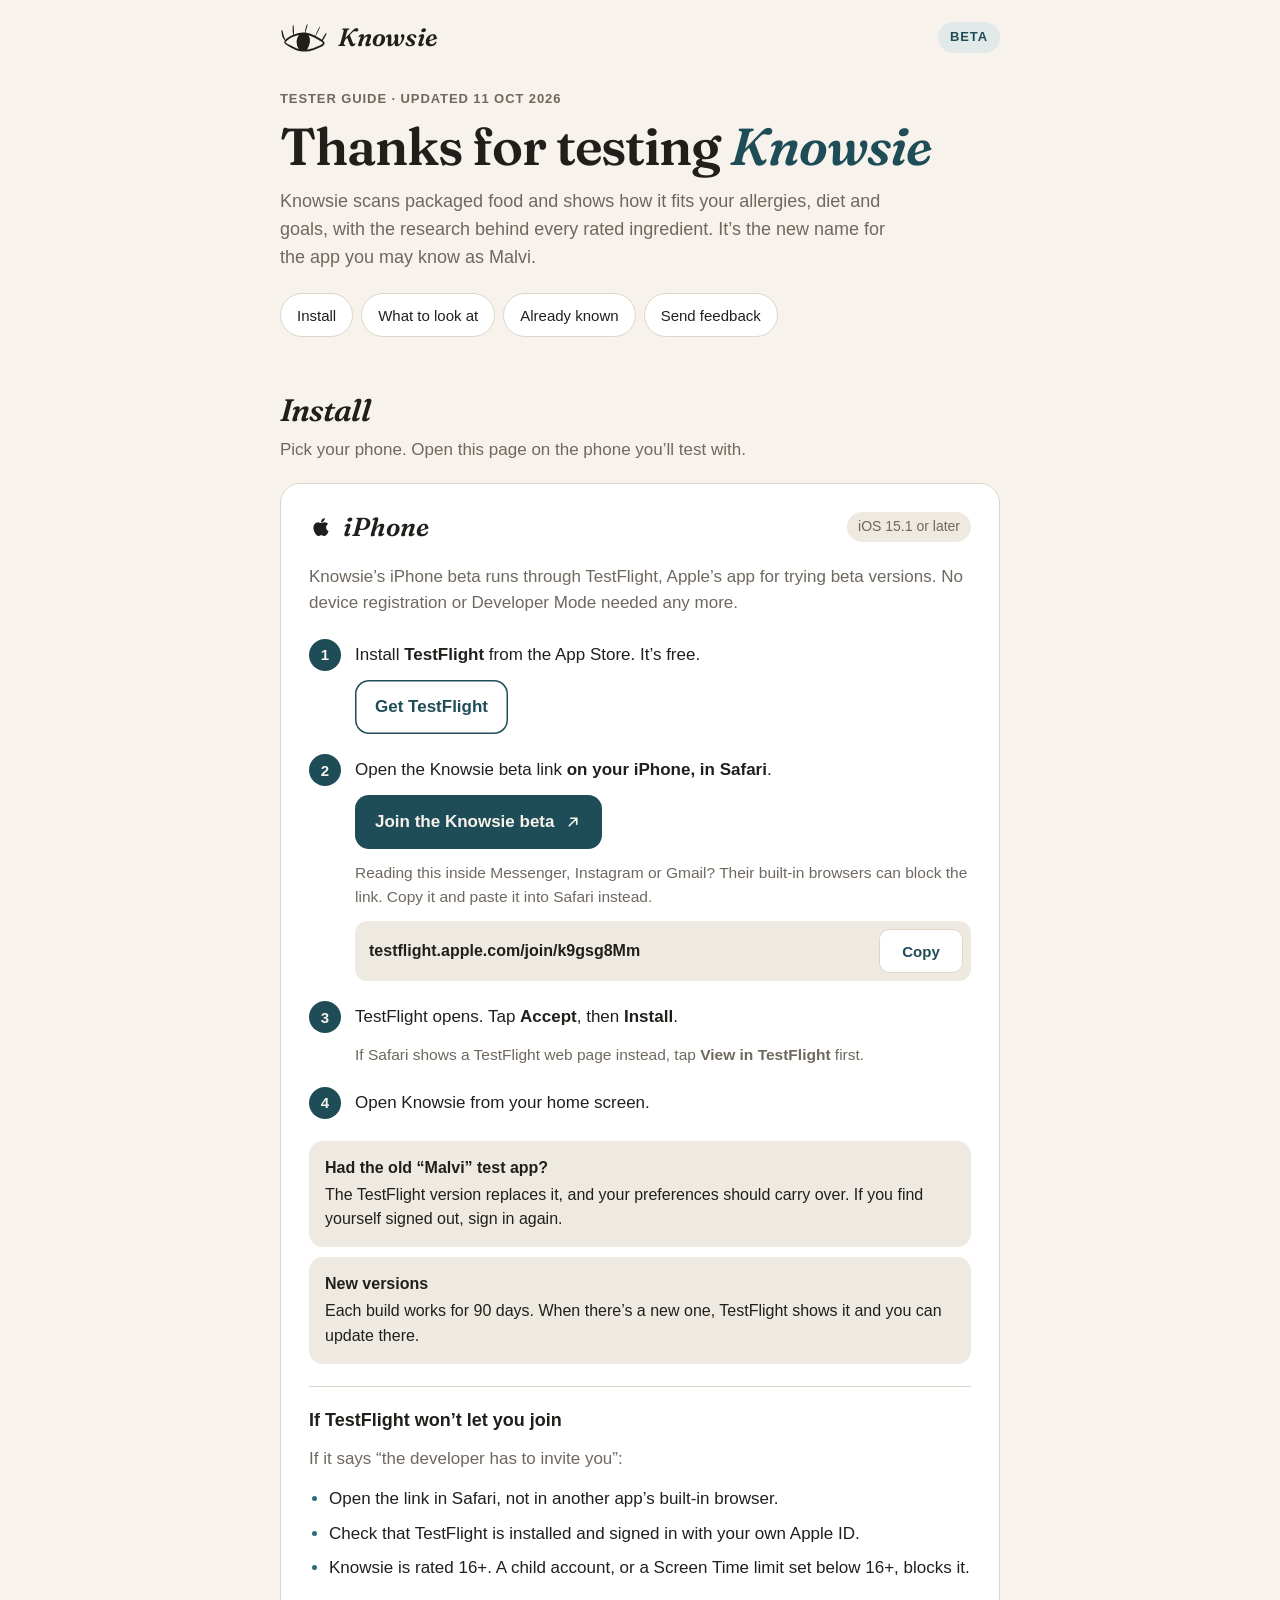
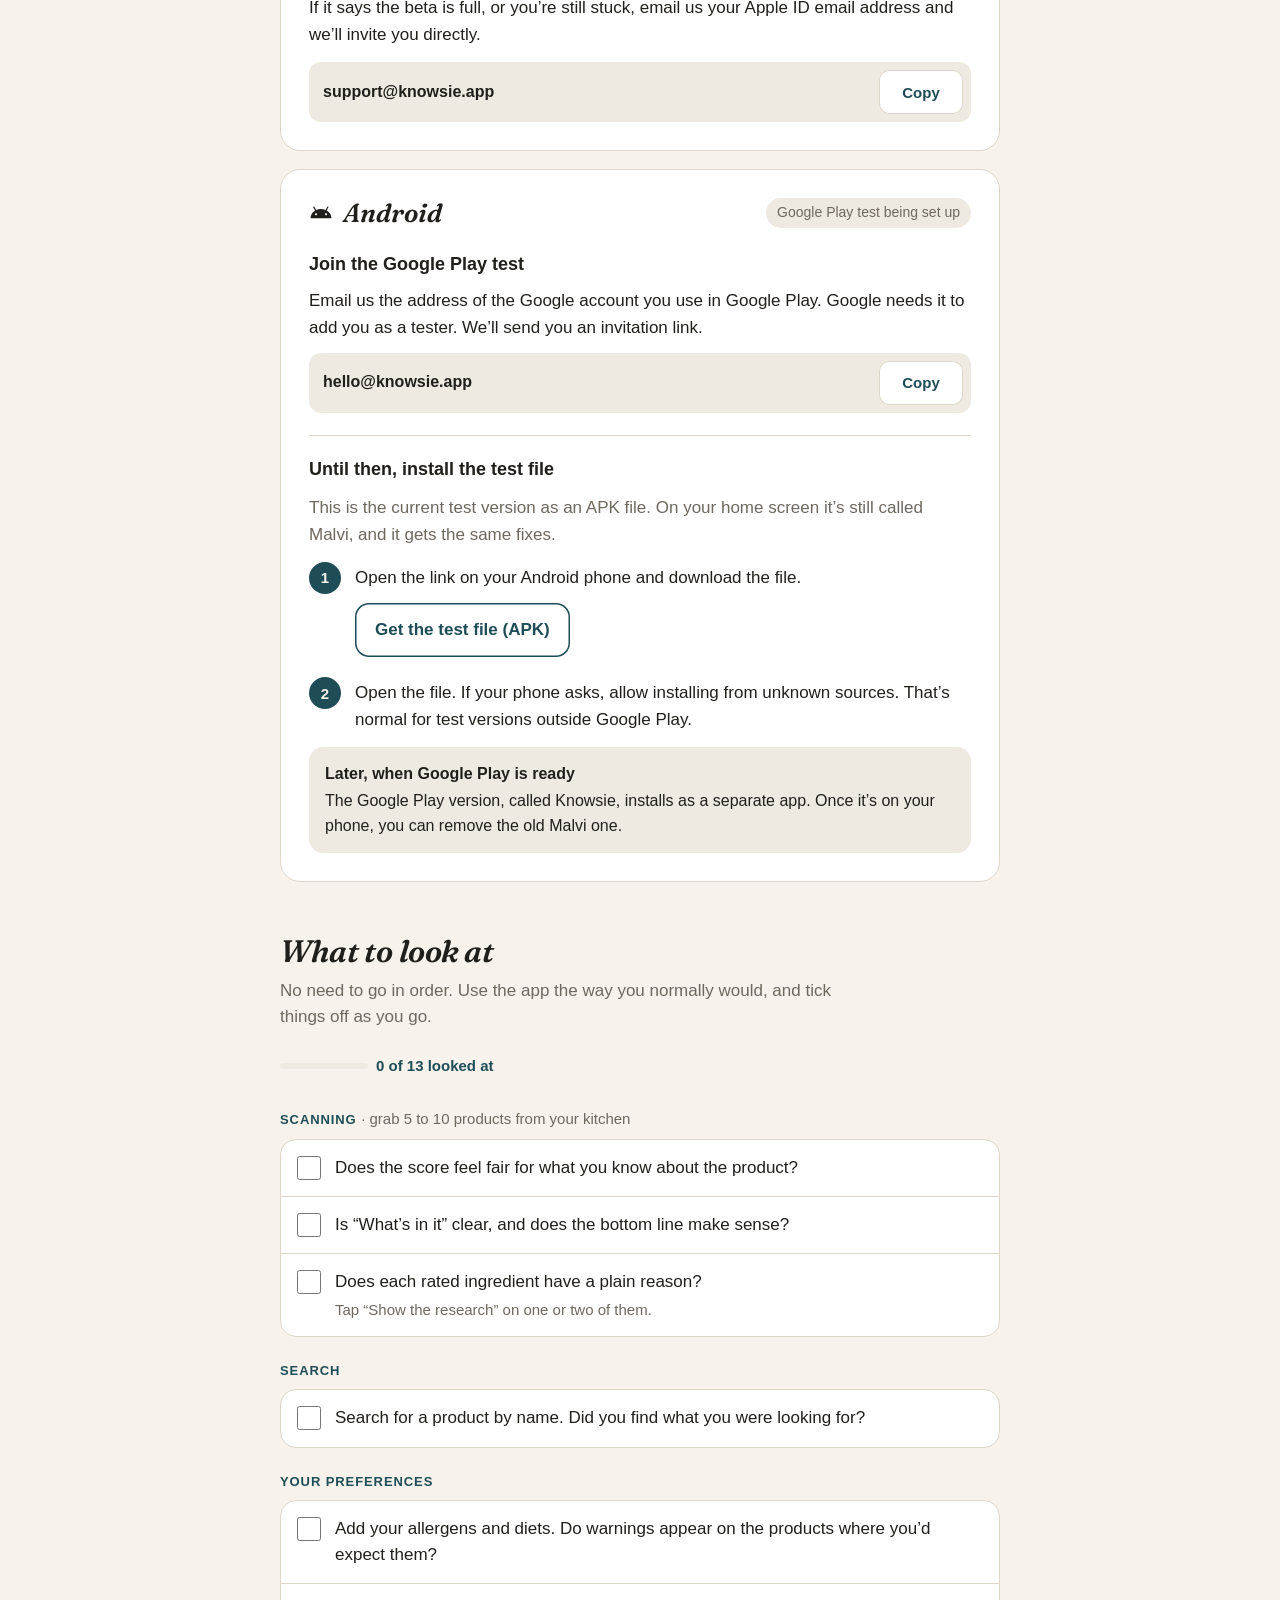
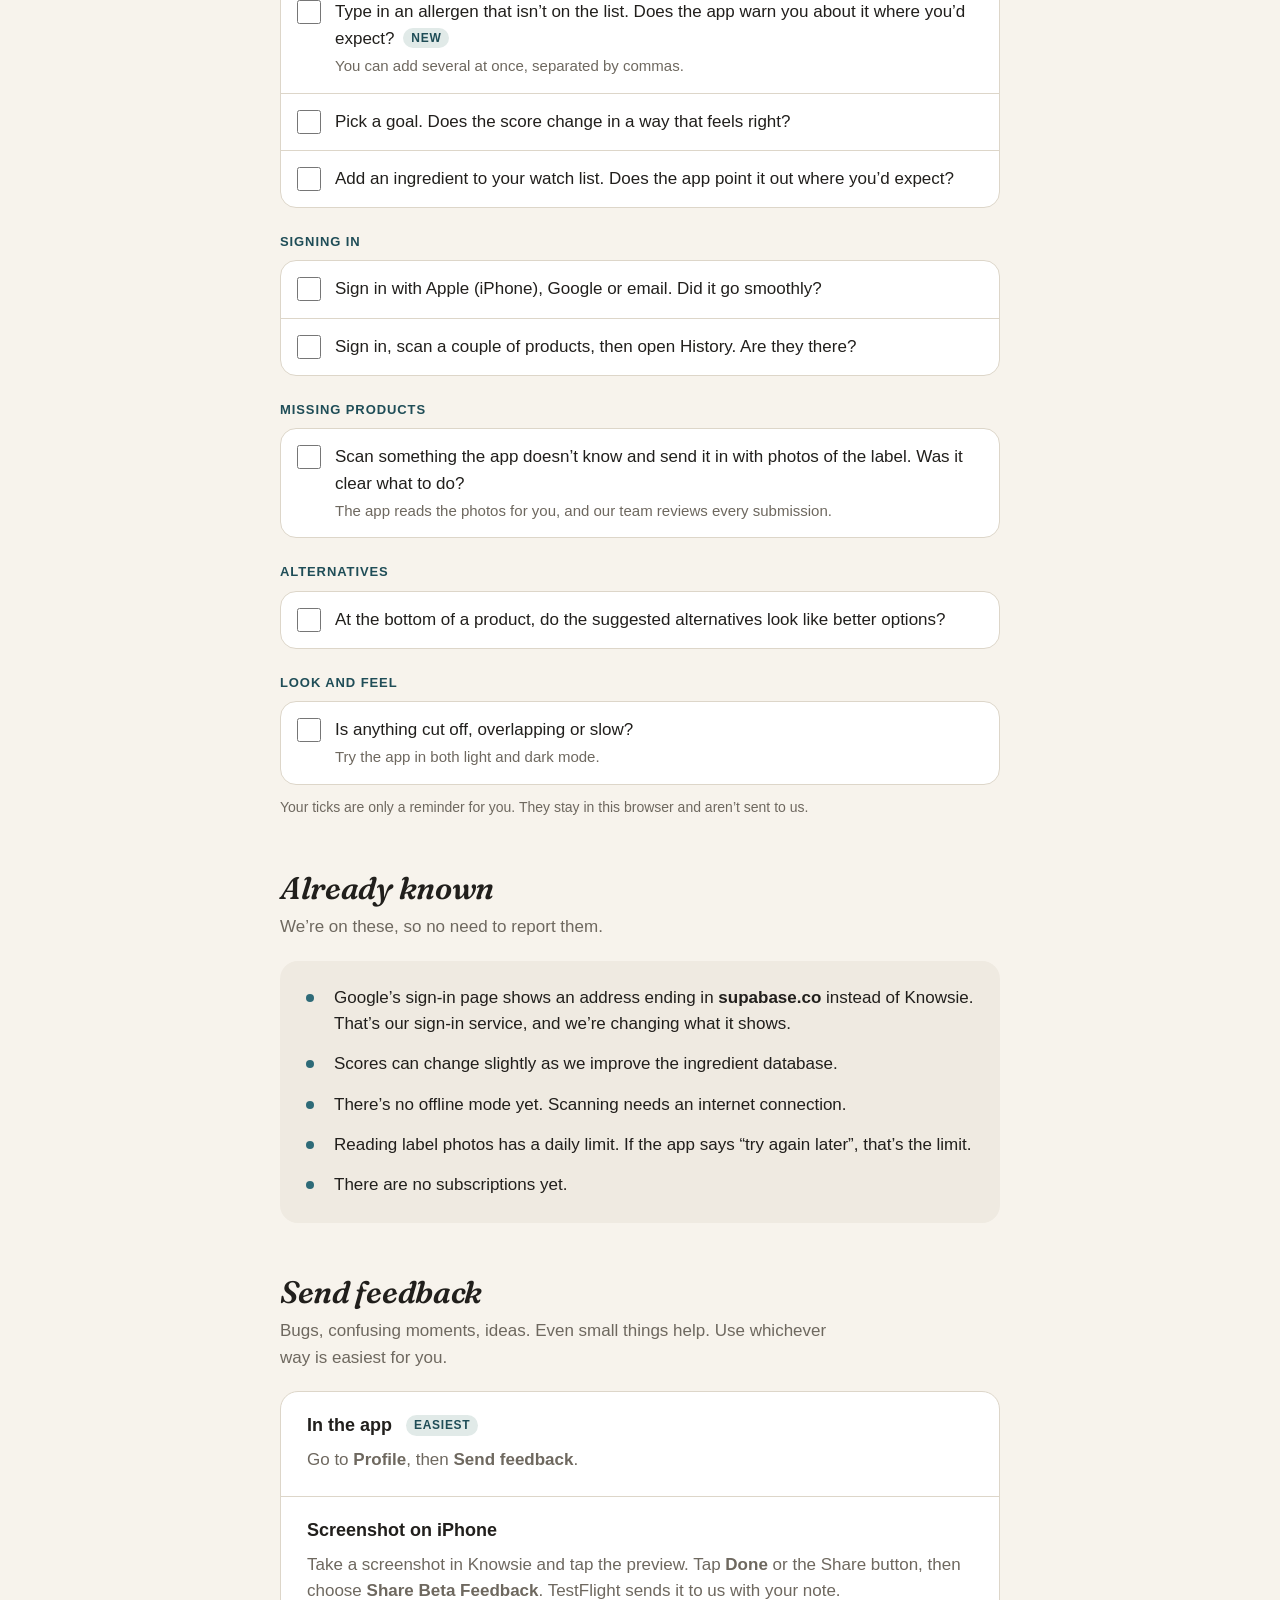
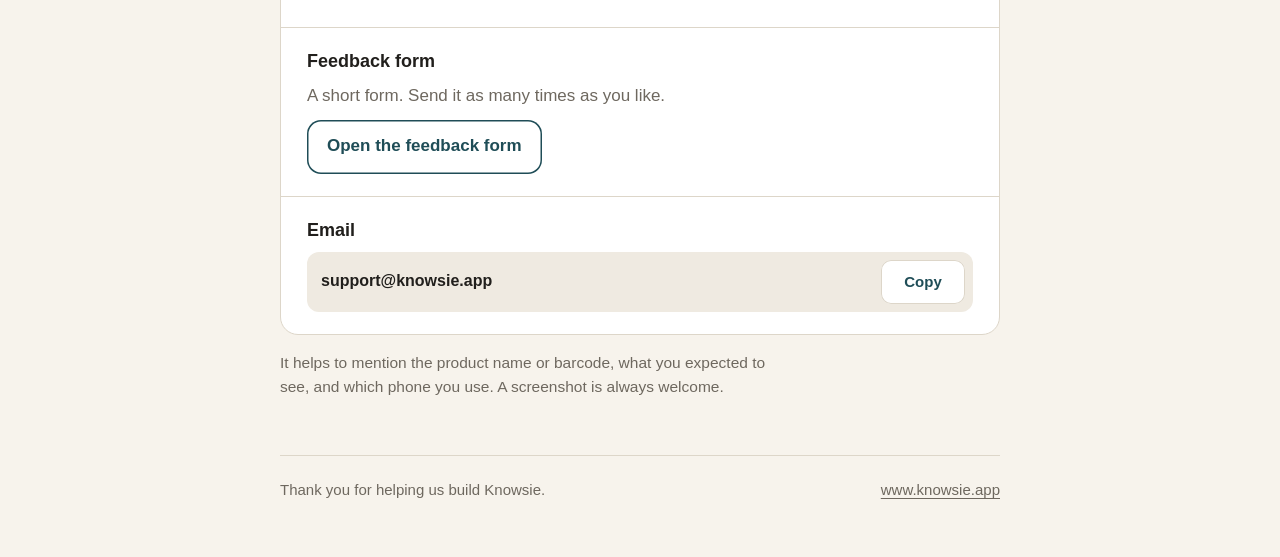
==== beta/index.html @ 9716ba4f "Tester guide at /beta/: TestFlight for iPhone, Google Play invite or test file for Android Moved fro" ====
<!doctype html>
<html lang="en">
<head>
<meta charset="utf-8">
<meta name="viewport" content="width=device-width, initial-scale=1">
<meta name="robots" content="noindex">
<meta name="theme-color" content="#F7F3EC">
<link rel="icon" href="/assets/favicon.svg" type="image/svg+xml">
<style>
  /* Fraunces, self-hosted like the rest of knowsie.app (OFL, /assets/fonts). */
  @font-face { font-family: 'Fraunces'; font-style: normal; font-weight: 600; font-display: swap; src: url('/assets/fonts/fraunces-600-latin.woff2') format('woff2'); }
  @font-face { font-family: 'Fraunces'; font-style: italic; font-weight: 600; font-display: swap; src: url('/assets/fonts/fraunces-600-italic-latin.woff2') format('woff2'); }
</style>
<title>Knowsie Beta</title>
<meta name="description" content="How to install the Knowsie beta on iPhone or Android, what to try, and how to send feedback.">
<style>
  /* Layout: one reading column sized for phones. Install cards stack, the
     checklist is one tickable list, feedback is a list of ways to reach us.
     Knowsie's own light palette (same as knowsie.app); the brand is light-only,
     so every colour is set explicitly here. */
  :root {
    --bg: #F7F3EC;
    --surface: #FFFFFF;
    --surface-alt: #EFEAE1;
    --border: #DDD6C9;
    --text: #211F1C;
    --muted: #6E685F;
    --accent: #1F4D57;
    --accent-bright: #2E6B78;
    --accent-tint: #E1EAE8;
    --row-hover: #FBF9F5;
    --on-accent: #F7F3EC;
    --serif: 'Fraunces', Georgia, 'Times New Roman', serif;
    --sans: -apple-system, BlinkMacSystemFont, 'SF Pro Text', 'Segoe UI', Roboto, 'Helvetica Neue', Arial, sans-serif;
    color-scheme: light;
  }

  *, *::before, *::after { box-sizing: border-box; }
  html { -webkit-text-size-adjust: 100%; }
  @media (prefers-reduced-motion: no-preference) { html { scroll-behavior: smooth; } }
  body {
    margin: 0;
    background: var(--bg);
    color: var(--text);
    font: 17px/1.55 var(--sans);
    padding-inline: 16px;
  }
  @media (min-width: 600px) { body { padding-inline: 24px; } }

  a { color: var(--accent-bright); text-underline-offset: 3px; }
  a:hover { color: var(--accent); }
  a:focus-visible, button:focus-visible, input:focus-visible {
    outline: 2px solid var(--accent-bright);
    outline-offset: 3px;
  }
  svg { max-width: 100%; }

  .wrap { max-width: 720px; margin: 0 auto; padding-block: 4px 56px; }

  /* Header */
  .top { display: flex; align-items: center; justify-content: space-between; gap: 12px; padding-block: 18px; }
  .brand {
    display: inline-flex; align-items: center; gap: 10px;
    color: var(--text); text-decoration: none;
    font: italic 600 25px/1 var(--serif); letter-spacing: -0.01em;
  }
  .brand:hover { color: var(--text); }
  .brand svg { width: 48px; height: 31px; flex: none; }
  .eye .eye-white { fill: none; }
  .eye .eye-ink, .eye .eye-pupil { fill: var(--text); }
  .pill {
    display: inline-flex; align-items: center;
    padding: 5px 12px; border-radius: 999px;
    background: var(--accent-tint); color: var(--accent);
    font-size: 13px; font-weight: 700; letter-spacing: 0.07em; text-transform: uppercase;
  }

  /* Hero */
  .hero { padding-block: 18px 4px; }
  .eyebrow {
    margin: 0 0 10px;
    font-size: 13px; font-weight: 600; letter-spacing: 0.07em; text-transform: uppercase;
    color: var(--muted);
  }
  h1 {
    margin: 0 0 14px;
    font: 600 clamp(36px, 9vw, 52px)/1.05 var(--serif);
    letter-spacing: -0.02em;
    text-wrap: balance;
  }
  h1 em { font-style: italic; color: var(--accent); }
  .lede { margin: 0; color: var(--muted); font-size: 18px; max-width: 34em; }
  .jump { display: flex; flex-wrap: wrap; gap: 8px; margin-top: 22px; }
  .jump a {
    display: inline-flex; align-items: center;
    min-height: 44px; padding: 0 16px;
    border: 1px solid var(--border); border-radius: 999px;
    background: var(--surface); color: var(--text);
    font-size: 15px; font-weight: 500; text-decoration: none;
  }
  .jump a:hover { border-color: var(--accent-bright); color: var(--accent); }

  /* Sections */
  .section { padding-top: 52px; scroll-margin-top: 12px; }
  h2 {
    margin: 0 0 8px;
    font: italic 600 31px/1.15 var(--serif);
    letter-spacing: -0.01em;
    text-wrap: balance;
  }
  h3, h4 { margin: 0; font: 600 18px/1.3 var(--sans); text-wrap: balance; }
  .intro { margin: 0 0 20px; color: var(--muted); max-width: 60ch; }
  p { margin: 0; }

  /* Buttons */
  .btn {
    display: flex; align-items: center; justify-content: center; gap: 10px;
    width: 100%; min-height: 54px; padding: 13px 20px;
    border: 0; border-radius: 14px;
    background: var(--accent); color: var(--on-accent);
    font: 600 17px/1.2 var(--sans); text-align: center; text-decoration: none;
    cursor: pointer;
  }
  .btn:hover { background: var(--accent-bright); color: var(--on-accent); }
  .btn svg { width: 18px; height: 18px; flex: none; }
  .btn-quiet { background: transparent; color: var(--accent); box-shadow: inset 0 0 0 1.5px var(--accent); }
  .btn-quiet:hover { background: var(--accent); color: var(--on-accent); }
  @media (min-width: 600px) { .btn { width: fit-content; } }

  /* Copyable address or link */
  .copy-row {
    display: flex; flex-wrap: wrap; align-items: center; gap: 8px 12px;
    padding: 8px 8px 8px 14px;
    border-radius: 12px; background: var(--surface-alt);
  }
  .copy-row .addr {
    flex: 1 1 11em; min-width: 0;
    font-size: 16px; font-weight: 600; color: var(--text);
    overflow-wrap: anywhere; user-select: all; -webkit-user-select: all;
  }
  .copy-row a.addr { text-decoration: none; }
  .copy-btn {
    min-height: 44px; min-width: 84px; padding: 0 16px;
    border: 0; border-radius: 10px;
    background: var(--surface); color: var(--accent);
    box-shadow: inset 0 0 0 1px var(--border);
    font: 600 15px/1 var(--sans); cursor: pointer;
  }
  .copy-btn:hover { box-shadow: inset 0 0 0 1.5px var(--accent-bright); }

  /* Install cards */
  .cards { display: grid; gap: 18px; }
  .card {
    min-width: 0;
    display: grid; gap: 22px;
    padding: 22px 18px;
    background: var(--surface);
    border: 1px solid var(--border);
    border-radius: 20px;
  }
  @media (min-width: 600px) { .card { padding: 28px; } }
  .card-head { display: flex; flex-wrap: wrap; align-items: center; justify-content: space-between; gap: 8px 12px; }
  .platform { display: inline-flex; align-items: center; gap: 10px; font: italic 600 26px/1.1 var(--serif); }
  .platform svg { width: 24px; height: 24px; flex: none; fill: var(--text); }
  .chip {
    display: inline-flex; align-items: center;
    padding: 4px 11px; border-radius: 999px;
    background: var(--surface-alt); color: var(--muted);
    font-size: 14px; font-weight: 500;
  }
  .card-lede { color: var(--muted); }

  .steps { list-style: none; margin: 0; padding: 0; counter-reset: step; display: grid; gap: 20px; }
  .steps > li {
    counter-increment: step;
    display: grid; grid-template-columns: 32px minmax(0, 1fr); gap: 14px;
    align-items: start;
  }
  .steps > li::before {
    content: counter(step);
    width: 32px; height: 32px; border-radius: 50%;
    display: grid; place-items: center;
    background: var(--accent); color: var(--on-accent);
    font: 600 15px/1 var(--sans); font-variant-numeric: tabular-nums;
  }
  .step-body { min-width: 0; display: grid; gap: 12px; padding-top: 3px; }
  .step-body .hint { color: var(--muted); font-size: 15.5px; }

  .note { padding: 15px 16px; border-radius: 14px; background: var(--surface-alt); font-size: 16px; }
  .note strong { display: block; margin-bottom: 2px; }
  .notes { display: grid; gap: 10px; }

  .sub { display: grid; gap: 14px; padding-top: 22px; border-top: 1px solid var(--border); }
  .sub ul { margin: 0; padding-left: 20px; display: grid; gap: 8px; }
  .sub ul li::marker { color: var(--accent-bright); }
  .muted { color: var(--muted); }

  /* Checklist */
  .progress {
    display: inline-flex; align-items: center; gap: 8px;
    margin: 0 0 6px;
    font-size: 15px; font-weight: 600; color: var(--accent);
    font-variant-numeric: tabular-nums;
  }
  .progress-bar { width: 88px; height: 6px; border-radius: 99px; background: var(--surface-alt); overflow: hidden; }
  .progress-bar span { display: block; height: 100%; width: 0; background: var(--accent-bright); border-radius: 99px; }
  @media (prefers-reduced-motion: no-preference) { .progress-bar span { transition: width .25s ease; } }
  .group { margin-top: 24px; }
  .group-label {
    margin: 0 0 8px;
    font-size: 13px; font-weight: 700; letter-spacing: 0.07em; text-transform: uppercase;
    color: var(--accent);
  }
  .group-label span { text-transform: none; letter-spacing: 0; font-weight: 500; color: var(--muted); font-size: 15px; }
  .checks {
    list-style: none; margin: 0; padding: 0;
    background: var(--surface); border: 1px solid var(--border); border-radius: 16px;
    overflow: hidden;
  }
  .checks li + li { border-top: 1px solid var(--border); }
  .check {
    display: grid; grid-template-columns: 24px minmax(0, 1fr); gap: 14px;
    align-items: start;
    min-height: 56px; padding: 15px 16px;
    cursor: pointer;
  }
  .check:hover { background: var(--row-hover); }
  .check input { width: 24px; height: 24px; margin: 1px 0 0; accent-color: var(--accent); cursor: pointer; }
  .check input:checked + span { color: var(--muted); }
  .check small { display: block; margin-top: 3px; color: var(--muted); font-size: 15px; line-height: 1.5; }
  .ui { font-weight: 600; white-space: nowrap; }
  .tag {
    display: inline-block; margin-left: 4px; padding: 1px 8px; border-radius: 999px;
    background: var(--accent-tint); color: var(--accent);
    font-size: 12px; font-weight: 700; letter-spacing: 0.06em; text-transform: uppercase;
    vertical-align: 2px;
  }
  .saved-note { margin-top: 12px; color: var(--muted); font-size: 14px; }

  /* Already known */
  .known { padding: 20px 18px; border-radius: 18px; background: var(--surface-alt); }
  @media (min-width: 600px) { .known { padding: 24px 26px; } }
  .known ul { list-style: none; margin: 0; padding: 0; display: grid; gap: 14px; }
  .known li { display: grid; grid-template-columns: 18px minmax(0, 1fr); gap: 10px; }
  .known li::before { content: ""; width: 8px; height: 8px; margin-top: 9px; border-radius: 50%; background: var(--accent-bright); }

  /* Feedback */
  .ways {
    list-style: none; margin: 0; padding: 0;
    background: var(--surface); border: 1px solid var(--border); border-radius: 18px;
    overflow: hidden;
  }
  .way { display: grid; gap: 10px; padding: 20px 18px; }
  @media (min-width: 600px) { .way { padding: 22px 26px; } }
  .ways li + li { border-top: 1px solid var(--border); }
  .way-head { display: flex; flex-wrap: wrap; align-items: center; gap: 6px 10px; }
  .way p { color: var(--muted); }
  .helps { margin-top: 16px; color: var(--muted); font-size: 15.5px; max-width: 60ch; }

  footer {
    margin-top: 56px; padding-top: 22px;
    border-top: 1px solid var(--border);
    display: flex; flex-wrap: wrap; justify-content: space-between; gap: 8px 20px;
    color: var(--muted); font-size: 15px;
  }
  footer a { color: var(--muted); }
</style>
</head>
<body>
<div class="wrap">
  <header class="top">
    <a class="brand" href="https://www.knowsie.app" target="_blank" rel="noopener" aria-label="Knowsie website">
      <svg class="eye" viewBox="98 243 828 538" aria-hidden="true"><path class="eye-ink" d="M 564.718 280.540 C 561.006 287.987, 557.102 296.649, 556.042 299.790 C 551.188 314.173, 541.461 348.438, 535.969 370.500 C 531.985 386.500, 530.634 410.866, 533.199 420.454 C 533.858 422.919, 534.108 425.226, 533.754 425.580 C 533.399 425.934, 527.048 425.695, 519.639 425.048 C 508.404 424.068, 502.978 424.139, 486.950 425.478 C 443.296 429.125, 403.919 437.717, 354.042 454.478 C 346.640 456.965, 340.510 459, 340.420 459 C 340.002 459, 338.815 432.607, 337.968 404.500 C 337.068 374.629, 335.092 341.887, 333.103 323.887 C 332.232 316.002, 326.027 294.931, 323.881 292.567 C 322.561 291.113, 322.006 292.233, 319.869 300.653 C 315.325 318.559, 315.003 322.754, 315.001 364.042 C 315 411.640, 315.664 418.391, 323.752 453 C 326.339 464.072, 326.488 463.705, 318 467.186 C 274.014 485.229, 248.420 499.263, 222.500 519.555 C 214.507 525.813, 197.795 542.389, 192.814 549 C 190.389 552.219, 190.118 552.339, 189.440 550.500 C 189.035 549.400, 185.452 541.300, 181.479 532.500 C 162.493 490.452, 158.672 480.273, 156.513 466 C 156.139 463.525, 155.441 459.925, 154.962 458 C 154.484 456.075, 153.106 450, 151.901 444.500 C 148.081 427.067, 141.007 399.817, 139.449 396.535 C 137.211 391.818, 127.661 377.717, 126.427 377.308 C 123.378 376.296, 121.218 399.405, 122.904 415 C 127.424 456.796, 130.946 478.971, 134.953 490.862 C 140.807 508.234, 160.806 543.209, 174.825 560.593 L 179.740 566.687 177.293 570.593 C 171.883 579.233, 167 590.449, 167 594.237 C 167 599.659, 170.413 605.853, 174.309 607.501 C 176.211 608.306, 179.317 611.368, 182 615.084 C 195.443 633.702, 243.889 667.280, 297.687 695.267 C 363.602 729.557, 395.340 741.188, 451 751.450 C 489.237 758.500, 551.741 758.772, 589 752.050 C 604.023 749.340, 612.036 747.776, 617.500 746.486 C 642.819 740.511, 650.382 738.582, 664.263 734.558 C 708.306 721.788, 780.743 692.089, 811 674.395 C 826.441 665.365, 847.403 649.704, 854.103 642.191 C 862.420 632.864, 869.879 617.891, 870.790 608.691 C 871.213 604.416, 871.029 603.820, 869.127 603.323 C 867.828 602.983, 866.229 601.046, 865.052 598.385 C 863.139 594.060, 850.082 578.218, 842.109 570.547 C 839.849 568.373, 838 566.187, 838 565.689 C 838 565.191, 840.178 562.020, 842.841 558.642 C 856.363 541.486, 867.280 523.044, 882.526 491.603 C 899.578 456.440, 902 449.856, 902 438.683 C 902 431.675, 902.136 431.667, 891.790 439.318 C 884.012 445.070, 881.688 448.146, 863.275 477.054 C 854.206 491.293, 832.764 529.925, 826.741 542.878 C 824.536 547.620, 822.592 551.663, 822.421 551.862 C 822.250 552.061, 820.172 550.657, 817.805 548.741 C 808.855 541.501, 780.810 524.181, 753.500 509.026 C 724.562 492.968, 714.089 486.660, 714.692 485.652 C 715.071 485.019, 717.341 481.426, 719.736 477.669 C 734.175 455.021, 756.946 409.262, 777.296 362 C 781.222 352.883, 789.652 327.933, 791.572 319.750 C 792.809 314.475, 790.416 317.101, 780.637 331.750 C 763.467 357.470, 727.320 432.720, 715.935 466.445 C 712.781 475.788, 709.792 483.569, 709.292 483.736 C 708.793 483.902, 700.085 480.020, 689.942 475.109 C 646.516 454.080, 602.182 438.746, 562.500 431.028 C 556.450 429.852, 549.451 428.440, 546.946 427.892 L 542.392 426.895 543.214 419.229 C 544.534 406.904, 547.700 392.470, 554.887 366 C 556.604 359.675, 559.395 348.875, 561.089 342 C 564.511 328.109, 564.261 329.165, 566.417 319.500 C 567.275 315.650, 568.892 308.450, 570.010 303.500 C 572.210 293.752, 573.954 267, 572.388 267 C 571.881 267, 568.429 273.093, 564.718 280.540 M 417.500 470.413 C 341.182 489.945, 277.584 517.788, 236 549.873 C 224.165 559.005, 190 594.174, 190 597.226 C 190 598.672, 207.550 609.181, 265.727 642.571 C 298.379 661.311, 353.979 688.034, 380.351 697.664 C 391.286 701.657, 419.150 709.961, 421.701 709.988 C 422.362 709.994, 420.883 706.585, 418.416 702.412 C 393.446 660.176, 382.512 612.898, 387.013 566.618 C 389.674 539.253, 398.179 514.038, 411.514 493.979 C 416.472 486.521, 429.693 471.029, 433.189 468.580 L 435.445 467 432.973 467.043 C 431.613 467.067, 424.650 468.583, 417.500 470.413 M 589 473.941 C 589 474.459, 589.462 475.168, 590.027 475.517 C 591.813 476.621, 598.777 491.397, 601.380 499.605 C 608.641 522.507, 610.445 535.799, 610.463 566.500 C 610.480 596.363, 609.300 606.007, 602.385 632.500 C 594.960 660.948, 577.834 695.926, 562.079 714.821 C 559.181 718.298, 557.001 721.335, 557.237 721.570 C 557.472 721.806, 561.228 721.551, 565.583 721.004 C 569.937 720.456, 576.875 719.584, 581 719.065 C 606.418 715.866, 655.386 703.590, 681 693.996 C 701.547 686.299, 718.746 679.592, 730.500 674.693 C 737.650 671.712, 747.550 667.587, 752.500 665.525 C 779.068 654.459, 813.743 633.869, 829.540 619.779 C 833.411 616.326, 838.246 612.375, 840.283 611 C 842.320 609.625, 843.989 608.268, 843.993 607.985 C 843.997 607.702, 840.288 604.807, 835.750 601.553 C 831.212 598.298, 822.775 591.965, 817 587.479 C 799.887 574.188, 773.762 557.501, 745 541.489 C 739.225 538.274, 728.650 532.343, 721.500 528.308 C 682.092 506.070, 639.230 487.418, 601.389 476.040 C 590.452 472.752, 589 472.506, 589 473.941" fill-rule="evenodd"/><path class="eye-pupil" d="M 497.500 452.690 C 474.226 455.721, 453.849 459.543, 434 464.602 C 414.581 469.551, 385.746 478.080, 386.359 478.692 C 386.576 478.909, 392.096 477.508, 398.627 475.579 C 412.594 471.453, 430.672 467.003, 433.473 467.001 C 435.316 467, 435.298 467.103, 433.189 468.580 C 429.693 471.029, 416.472 486.521, 411.514 493.979 C 398.179 514.038, 389.674 539.253, 387.013 566.618 C 382.512 612.898, 393.446 660.176, 418.416 702.412 C 420.883 706.585, 422.390 710, 421.765 710 C 421.139 710, 417.296 709.065, 413.224 707.923 C 400.726 704.416, 404.015 706.630, 417.646 710.900 C 443.588 719.027, 471.732 725.321, 495 728.201 C 514.008 730.553, 544.776 729.561, 563.500 725.992 C 566.250 725.468, 572.325 724.327, 577 723.457 C 600.563 719.071, 661.365 702.952, 663.917 700.414 C 664.795 699.541, 662.075 700.063, 657.876 701.575 C 644.441 706.412, 598.244 716.928, 581 719.075 C 576.875 719.589, 569.937 720.456, 565.583 721.004 C 561.228 721.551, 557.472 721.806, 557.237 721.570 C 557.001 721.335, 559.181 718.298, 562.079 714.821 C 583.846 688.715, 601.412 646.600, 608.718 603 C 611.224 588.049, 611.206 544.811, 608.689 530.500 C 604.301 505.552, 596.738 483.122, 590.228 475.744 C 587.437 472.580, 589.848 472.615, 600.607 475.893 C 606.439 477.670, 611.394 478.939, 611.620 478.713 C 611.846 478.488, 604.711 475.943, 595.765 473.058 C 586.819 470.174, 578.375 467.422, 577 466.943 C 571.749 465.113, 547.027 459.077, 536.500 457.054 C 530.450 455.892, 522.919 454.279, 519.765 453.470 C 514.449 452.107, 504.622 451.763, 497.500 452.690 M 352 487.500 C 352 490.559, 351.893 490.559, 360.500 487.517 L 367.500 485.042 359.750 485.021 C 352.144 485, 352 485.047, 352 487.500"/></svg>
      Knowsie
    </a>
    <span class="pill">Beta</span>
  </header>

  <section class="hero" aria-labelledby="welcome">
    <p class="eyebrow">Tester guide · updated 11 Oct 2026</p>
    <h1 id="welcome">Thanks for testing <em>Knowsie</em></h1>
    <p class="lede">Knowsie scans packaged food and shows how it fits your allergies, diet and goals, with the research behind every rated ingredient. It’s the new name for the app you may know as Malvi.</p>
    <nav class="jump" aria-label="On this page">
      <a href="#install">Install</a>
      <a href="#look">What to look at</a>
      <a href="#known">Already known</a>
      <a href="#feedback">Send feedback</a>
    </nav>
  </section>

  <section class="section" id="install" aria-labelledby="install-h">
    <h2 id="install-h">Install</h2>
    <p class="intro">Pick your phone. Open this page on the phone you’ll test with.</p>

    <div class="cards">
      <!-- iPhone -->
      <article class="card" aria-labelledby="iphone-h">
        <div class="card-head">
          <h3 class="platform" id="iphone-h">
            <svg viewBox="0 0 24 24" aria-hidden="true"><path d="M17.05 20.28c-.98.95-2.05.8-3.08.35-1.09-.46-2.09-.48-3.24 0-1.44.62-2.2.44-3.06-.35C2.79 15.25 3.51 7.59 9.05 7.31c1.35.07 2.29.74 3.08.8 1.18-.24 2.31-.93 3.57-.84 1.51.12 2.65.72 3.4 1.8-3.12 1.87-2.38 5.98.48 7.13-.57 1.5-1.31 2.99-2.53 4.08zM12.03 7.25c-.15-2.23 1.66-4.07 3.74-4.25.29 2.58-2.35 4.51-3.74 4.25z"/></svg>
            iPhone
          </h3>
          <span class="chip">iOS 15.1 or later</span>
        </div>
        <p class="card-lede">Knowsie’s iPhone beta runs through TestFlight, Apple’s app for trying beta versions. No device registration or Developer Mode needed any more.</p>

        <ol class="steps">
          <li>
            <div class="step-body">
              <p>Install <strong>TestFlight</strong> from the App Store. It’s free.</p>
              <a class="btn btn-quiet" href="https://apps.apple.com/app/testflight/id899247664" target="_blank" rel="noopener">Get TestFlight</a>
            </div>
          </li>
          <li>
            <div class="step-body">
              <p>Open the Knowsie beta link <strong>on your iPhone, in Safari</strong>.</p>
              <a class="btn" href="https://testflight.apple.com/join/k9gsg8Mm" target="_blank" rel="noopener">
                Join the Knowsie beta
                <svg viewBox="0 0 24 24" fill="none" stroke="currentColor" stroke-width="2.2" stroke-linecap="round" stroke-linejoin="round" aria-hidden="true"><path d="M7 17 17 7M9 7h8v8"/></svg>
              </a>
              <p class="hint">Reading this inside Messenger, Instagram or Gmail? Their built-in browsers can block the link. Copy it and paste it into Safari instead.</p>
              <div class="copy-row">
                <span class="addr" id="tf-link">testflight.apple.com/join/<wbr>k9gsg8Mm</span>
                <button class="copy-btn" type="button" id="copy-tf" data-copy="https://testflight.apple.com/join/k9gsg8Mm" data-target="tf-link">Copy</button>
              </div>
            </div>
          </li>
          <li>
            <div class="step-body">
              <p>TestFlight opens. Tap <span class="ui">Accept</span>, then <span class="ui">Install</span>.</p>
              <p class="hint">If Safari shows a TestFlight web page instead, tap <span class="ui">View in TestFlight</span> first.</p>
            </div>
          </li>
          <li>
            <div class="step-body">
              <p>Open Knowsie from your home screen.</p>
            </div>
          </li>
        </ol>

        <div class="notes">
          <div class="note">
            <strong>Had the old “Malvi” test app?</strong>
            The TestFlight version replaces it, and your preferences should carry over. If you find yourself signed out, sign in again.
          </div>
          <div class="note">
            <strong>New versions</strong>
            Each build works for 90 days. When there’s a new one, TestFlight shows it and you can update there.
          </div>
        </div>

        <div class="sub">
          <h4>If TestFlight won’t let you join</h4>
          <p class="muted">If it says “the developer has to invite you”:</p>
          <ul>
            <li>Open the link in Safari, not in another app’s built-in browser.</li>
            <li>Check that TestFlight is installed and signed in with your own Apple ID.</li>
            <li>Knowsie is rated 16+. A child account, or a Screen Time limit set below 16+, blocks it.</li>
          </ul>
          <p>If it says the beta is full, or you’re still stuck, email us your Apple ID email address and we’ll invite you directly.</p>
          <div class="copy-row">
            <a class="addr" id="support-1" href="mailto:support@knowsie.app?subject=Knowsie%20beta%3A%20please%20invite%20me">support@knowsie.app</a>
            <button class="copy-btn" type="button" id="copy-support-1" data-copy="support@knowsie.app" data-target="support-1">Copy</button>
          </div>
        </div>
      </article>

      <!-- Android -->
      <article class="card" aria-labelledby="android-h">
        <div class="card-head">
          <h3 class="platform" id="android-h">
            <svg viewBox="0 0 24 24" aria-hidden="true"><path d="M17.6 9.48l1.84-3.18c.16-.31.04-.69-.26-.85-.29-.15-.65-.06-.83.22l-1.88 3.24c-1.42-.65-3-1.01-4.65-1.01s-3.23.36-4.65 1.01L5.29 5.67c-.18-.28-.55-.37-.83-.22-.3.16-.42.54-.26.85L6.04 9.48C3.32 11.05 1.53 13.98 1.53 17.3h20.94c0-3.32-1.79-6.25-4.87-7.82zM7 14.2c-.55 0-1-.45-1-1s.45-1 1-1 1 .45 1 1-.45 1-1 1zm10 0c-.55 0-1-.45-1-1s.45-1 1-1 1 .45 1 1-.45 1-1 1z"/></svg>
            Android
          </h3>
          <span class="chip">Google Play test being set up</span>
        </div>

        <div class="step-body">
          <h4>Join the Google Play test</h4>
          <p>Email us the address of the Google account you use in Google Play. Google needs it to add you as a tester. We’ll send you an invitation link.</p>
          <div class="copy-row">
            <a class="addr" id="hello" href="mailto:hello@knowsie.app?subject=Android%20beta%3A%20I%27d%20like%20to%20test%20Knowsie&amp;body=The%20email%20of%20the%20Google%20account%20I%20use%20in%20Google%20Play%3A%20">hello@knowsie.app</a>
            <button class="copy-btn" type="button" id="copy-hello" data-copy="hello@knowsie.app" data-target="hello">Copy</button>
          </div>
        </div>

        <div class="sub">
          <h4>Until then, install the test file</h4>
          <p class="muted">This is the current test version as an APK file. On your home screen it’s still called Malvi, and it gets the same fixes.</p>
          <ol class="steps">
            <li>
              <div class="step-body">
                <p>Open the link on your Android phone and download the file.</p>
                <a class="btn btn-quiet" href="https://expo.dev/accounts/scryn2026/projects/foodscan-app/builds/c2d743af-d7ca-4938-be2a-7170f79016e3" target="_blank" rel="noopener">Get the test file (APK)</a>
              </div>
            </li>
            <li>
              <div class="step-body">
                <p>Open the file. If your phone asks, allow installing from unknown sources. That’s normal for test versions outside Google Play.</p>
              </div>
            </li>
          </ol>
          <div class="note">
            <strong>Later, when Google Play is ready</strong>
            The Google Play version, called Knowsie, installs as a separate app. Once it’s on your phone, you can remove the old Malvi one.
          </div>
        </div>
      </article>
    </div>
  </section>

  <section class="section" id="look" aria-labelledby="look-h">
    <h2 id="look-h">What to look at</h2>
    <p class="intro">No need to go in order. Use the app the way you normally would, and tick things off as you go.</p>
    <p class="progress" aria-live="polite"><span class="progress-bar" aria-hidden="true"><span id="progress-fill"></span></span><span id="progress">0 of 13 looked at</span></p>

    <div class="group">
      <p class="group-label">Scanning <span>· grab 5 to 10 products from your kitchen</span></p>
      <ul class="checks">
        <li><label class="check"><input type="checkbox" id="c-score"><span>Does the score feel fair for what you know about the product?</span></label></li>
        <li><label class="check"><input type="checkbox" id="c-whats-in"><span>Is “What’s in it” clear, and does the bottom line make sense?</span></label></li>
        <li><label class="check"><input type="checkbox" id="c-reasons"><span>Does each rated ingredient have a plain reason?<small>Tap “Show the research” on one or two of them.</small></span></label></li>
      </ul>
    </div>

    <div class="group">
      <p class="group-label">Search</p>
      <ul class="checks">
        <li><label class="check"><input type="checkbox" id="c-search"><span>Search for a product by name. Did you find what you were looking for?</span></label></li>
      </ul>
    </div>

    <div class="group">
      <p class="group-label">Your preferences</p>
      <ul class="checks">
        <li><label class="check"><input type="checkbox" id="c-allergens"><span>Add your allergens and diets. Do warnings appear on the products where you’d expect them?</span></label></li>
        <li><label class="check"><input type="checkbox" id="c-typed"><span>Type in an allergen that isn’t on the list. Does the app warn you about it where you’d expect? <span class="tag">New</span><small>You can add several at once, separated by commas.</small></span></label></li>
        <li><label class="check"><input type="checkbox" id="c-goals"><span>Pick a goal. Does the score change in a way that feels right?</span></label></li>
        <li><label class="check"><input type="checkbox" id="c-watch"><span>Add an ingredient to your watch list. Does the app point it out where you’d expect?</span></label></li>
      </ul>
    </div>

    <div class="group">
      <p class="group-label">Signing in</p>
      <ul class="checks">
        <li><label class="check"><input type="checkbox" id="c-signin"><span>Sign in with Apple (iPhone), Google or email. Did it go smoothly?</span></label></li>
        <li><label class="check"><input type="checkbox" id="c-history"><span>Sign in, scan a couple of products, then open History. Are they there?</span></label></li>
      </ul>
    </div>

    <div class="group">
      <p class="group-label">Missing products</p>
      <ul class="checks">
        <li><label class="check"><input type="checkbox" id="c-submit"><span>Scan something the app doesn’t know and send it in with photos of the label. Was it clear what to do?<small>The app reads the photos for you, and our team reviews every submission.</small></span></label></li>
      </ul>
    </div>

    <div class="group">
      <p class="group-label">Alternatives</p>
      <ul class="checks">
        <li><label class="check"><input type="checkbox" id="c-alts"><span>At the bottom of a product, do the suggested alternatives look like better options?</span></label></li>
      </ul>
    </div>

    <div class="group">
      <p class="group-label">Look and feel</p>
      <ul class="checks">
        <li><label class="check"><input type="checkbox" id="c-layout"><span>Is anything cut off, overlapping or slow?<small>Try the app in both light and dark mode.</small></span></label></li>
      </ul>
    </div>

    <p class="saved-note">Your ticks are only a reminder for you. They stay in this browser and aren’t sent to us.</p>
  </section>

  <section class="section" id="known" aria-labelledby="known-h">
    <h2 id="known-h">Already known</h2>
    <p class="intro">We’re on these, so no need to report them.</p>
    <div class="known">
      <ul>
        <li><span>Google’s sign-in page shows an address ending in <strong>supabase.co</strong> instead of Knowsie. That’s our sign-in service, and we’re changing what it shows.</span></li>
        <li><span>Scores can change slightly as we improve the ingredient database.</span></li>
        <li><span>There’s no offline mode yet. Scanning needs an internet connection.</span></li>
        <li><span>Reading label photos has a daily limit. If the app says “try again later”, that’s the limit.</span></li>
        <li><span>There are no subscriptions yet.</span></li>
      </ul>
    </div>
  </section>

  <section class="section" id="feedback" aria-labelledby="feedback-h">
    <h2 id="feedback-h">Send feedback</h2>
    <p class="intro">Bugs, confusing moments, ideas. Even small things help. Use whichever way is easiest for you.</p>

    <ul class="ways">
      <li class="way">
        <div class="way-head"><h3>In the app</h3><span class="tag">Easiest</span></div>
        <p>Go to <span class="ui">Profile</span>, then <span class="ui">Send feedback</span>.</p>
      </li>
      <li class="way">
        <div class="way-head"><h3>Screenshot on iPhone</h3></div>
        <p>Take a screenshot in Knowsie and tap the preview. Tap <span class="ui">Done</span> or the Share button, then choose <span class="ui">Share Beta Feedback</span>. TestFlight sends it to us with your note.</p>
      </li>
      <li class="way">
        <div class="way-head"><h3>Feedback form</h3></div>
        <p>A short form. Send it as many times as you like.</p>
        <a class="btn btn-quiet" href="https://docs.google.com/forms/d/e/1FAIpQLSd0dtWfg2XHPNxDINY146GsQPrKeABMs4G9j4FNIDFgKYjxDg/viewform?usp=publish-editor" target="_blank" rel="noopener">Open the feedback form</a>
      </li>
      <li class="way">
        <div class="way-head"><h3>Email</h3></div>
        <div class="copy-row">
          <a class="addr" id="support-2" href="mailto:support@knowsie.app?subject=Knowsie%20beta%20feedback">support@knowsie.app</a>
          <button class="copy-btn" type="button" id="copy-support-2" data-copy="support@knowsie.app" data-target="support-2">Copy</button>
        </div>
      </li>
    </ul>
    <p class="helps">It helps to mention the product name or barcode, what you expected to see, and which phone you use. A screenshot is always welcome.</p>
  </section>

  <footer>
    <span>Thank you for helping us build Knowsie.</span>
    <a href="https://www.knowsie.app" target="_blank" rel="noopener">www.knowsie.app</a>
  </footer>
</div>

<script>
(function () {
  // Copy buttons: clipboard when allowed, otherwise select the text so it can be copied by hand.
  document.querySelectorAll('[data-copy]').forEach(function (btn) {
    btn.addEventListener('click', function () {
      var text = btn.getAttribute('data-copy');
      var target = document.getElementById(btn.getAttribute('data-target'));
      function show(msg) {
        btn.textContent = msg;
        clearTimeout(btn._t);
        btn._t = setTimeout(function () { btn.textContent = 'Copy'; }, 2200);
      }
      function selectText() {
        try {
          if (target) {
            var range = document.createRange();
            range.selectNodeContents(target);
            var sel = window.getSelection();
            sel.removeAllRanges();
            sel.addRange(range);
          }
        } catch (e) {}
        show('Selected');
      }
      try {
        if (navigator.clipboard && navigator.clipboard.writeText) {
          navigator.clipboard.writeText(text).then(function () { show('Copied'); }, selectText);
        } else {
          selectText();
        }
      } catch (e) {
        selectText();
      }
    });
  });

  // Checklist ticks: a per-browser reminder only.
  var KEY = 'knowsie-beta-checklist-v1';
  var saved = {};
  try { saved = JSON.parse(localStorage.getItem(KEY) || '{}') || {}; } catch (e) { saved = {}; }
  var boxes = Array.prototype.slice.call(document.querySelectorAll('.check input'));
  var out = document.getElementById('progress');
  var fill = document.getElementById('progress-fill');
  function update() {
    var n = boxes.filter(function (b) { return b.checked; }).length;
    out.textContent = n + ' of ' + boxes.length + ' looked at';
    fill.style.width = (boxes.length ? (n / boxes.length) * 100 : 0) + '%';
  }
  boxes.forEach(function (b) {
    if (saved[b.id]) b.checked = true;
    b.addEventListener('change', function () {
      if (b.checked) saved[b.id] = true; else delete saved[b.id];
      try { localStorage.setItem(KEY, JSON.stringify(saved)); } catch (e) {}
      update();
    });
  });
  update();
})();
</script>
</body>
</html>
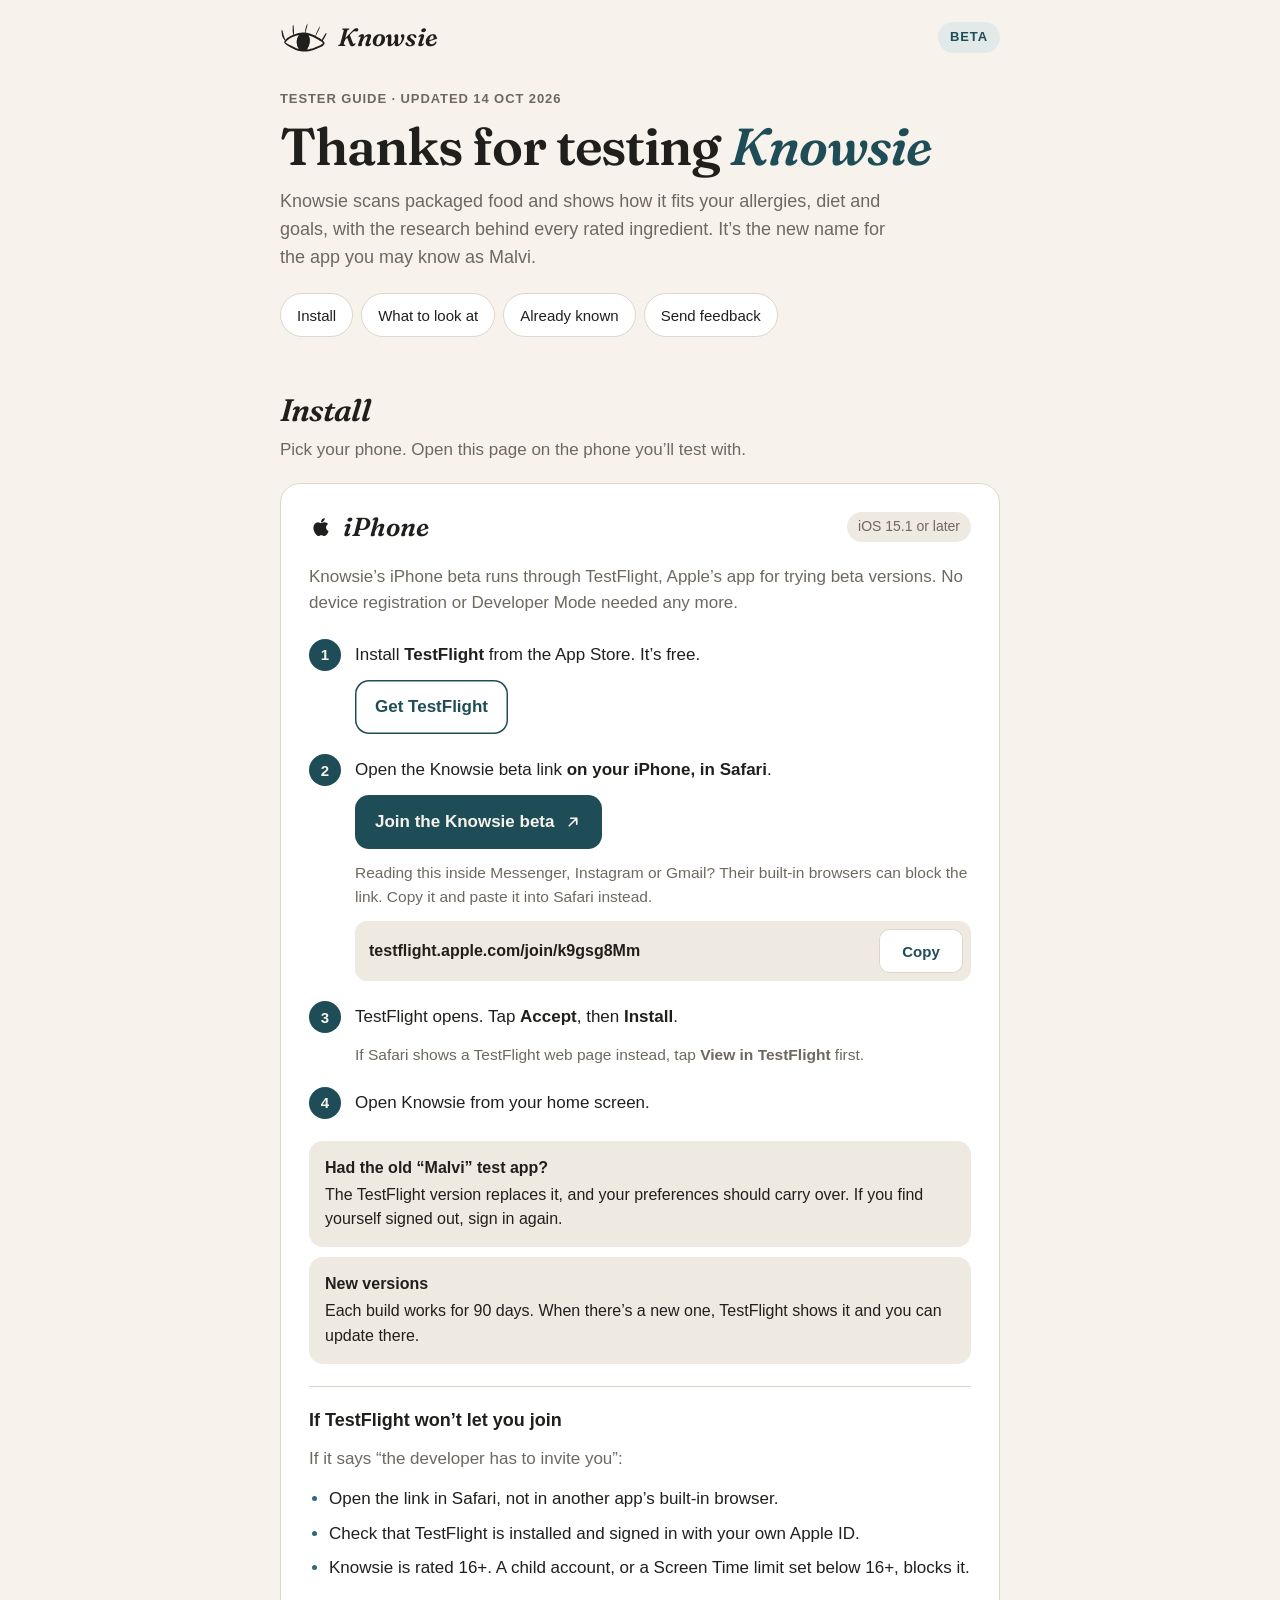
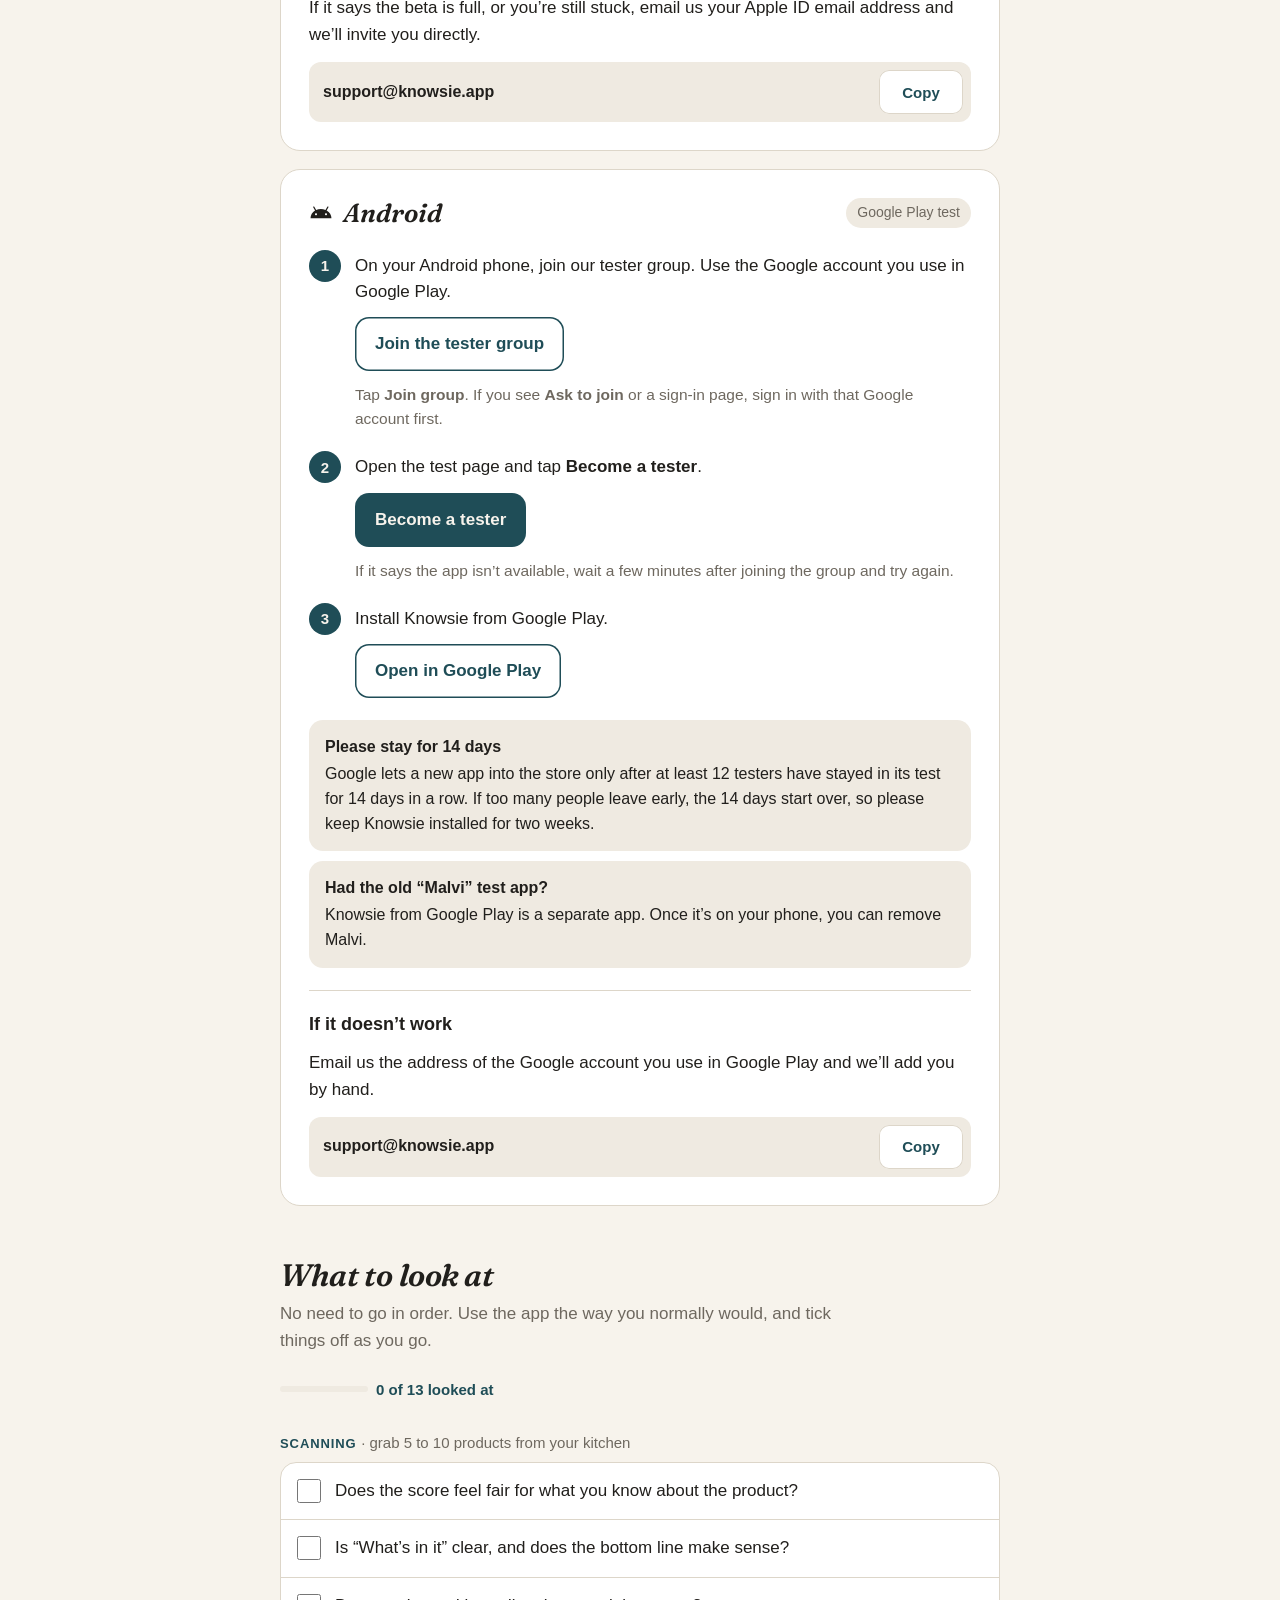
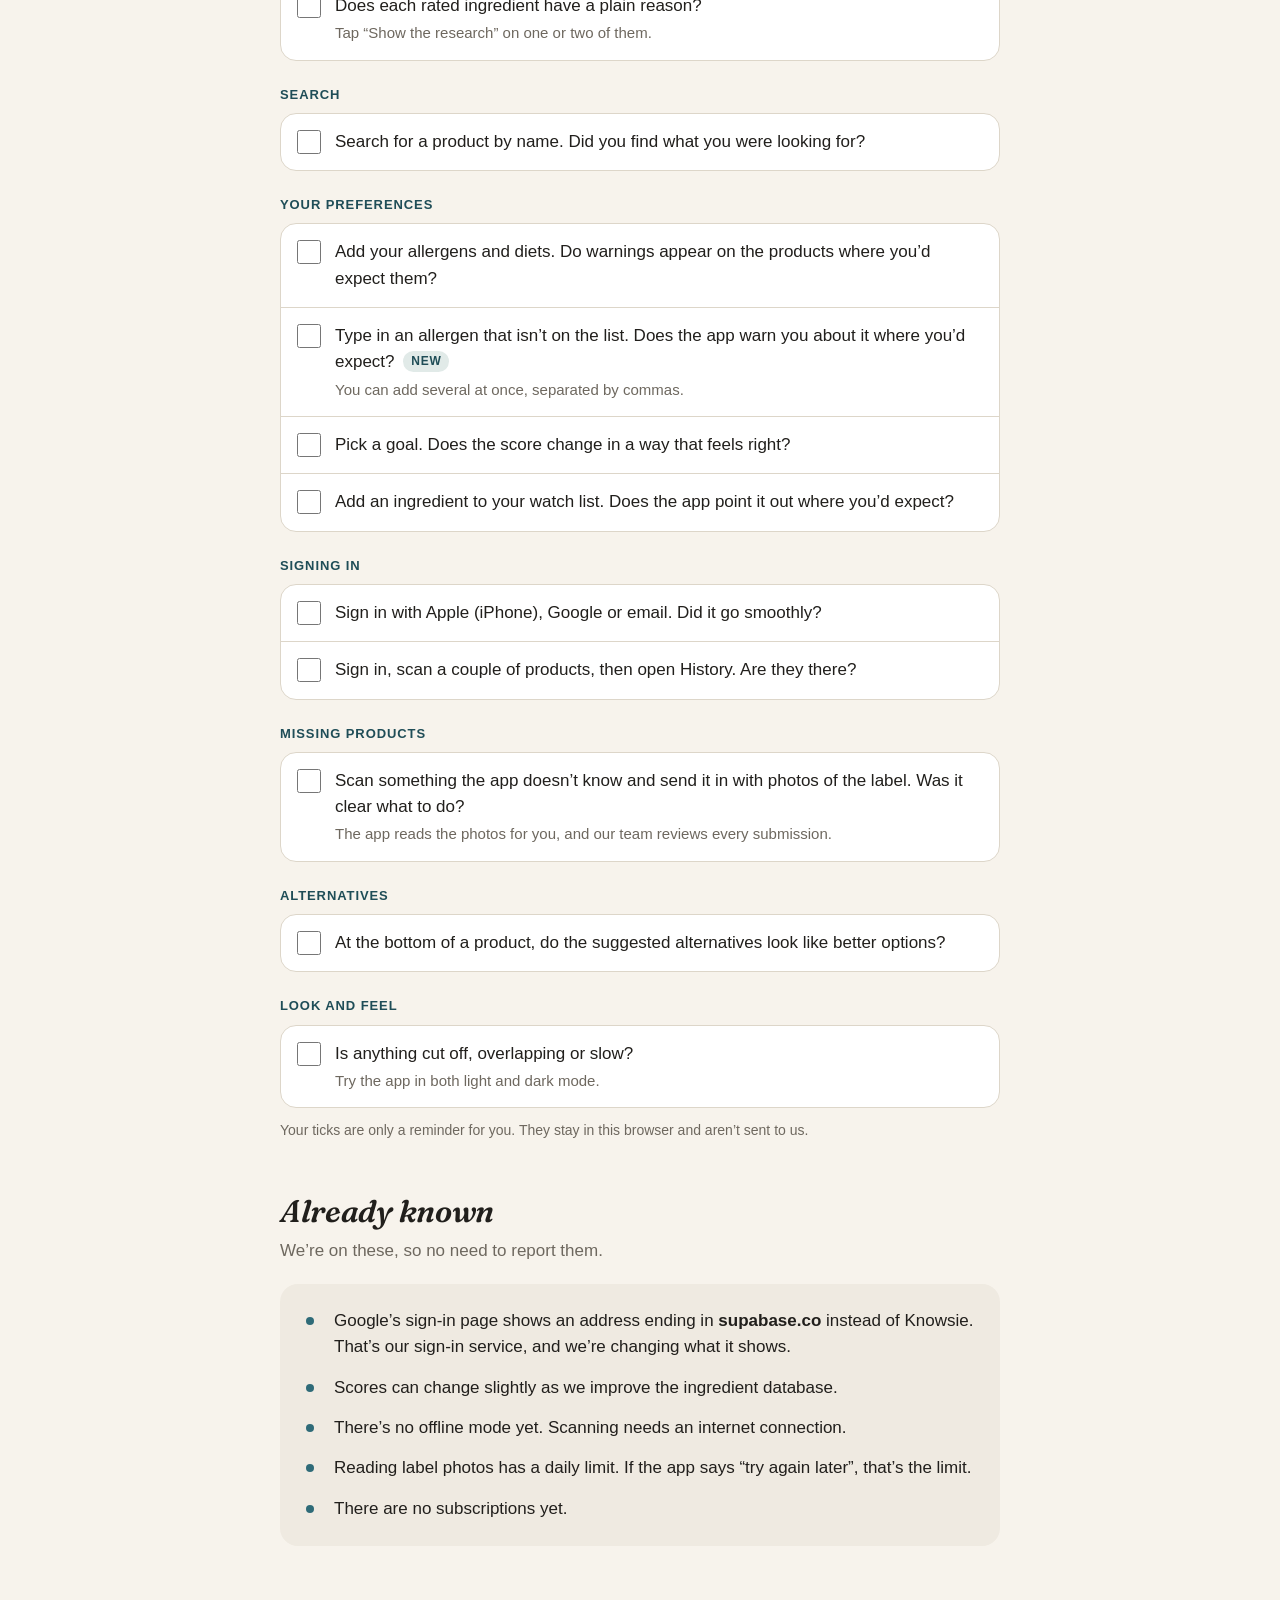
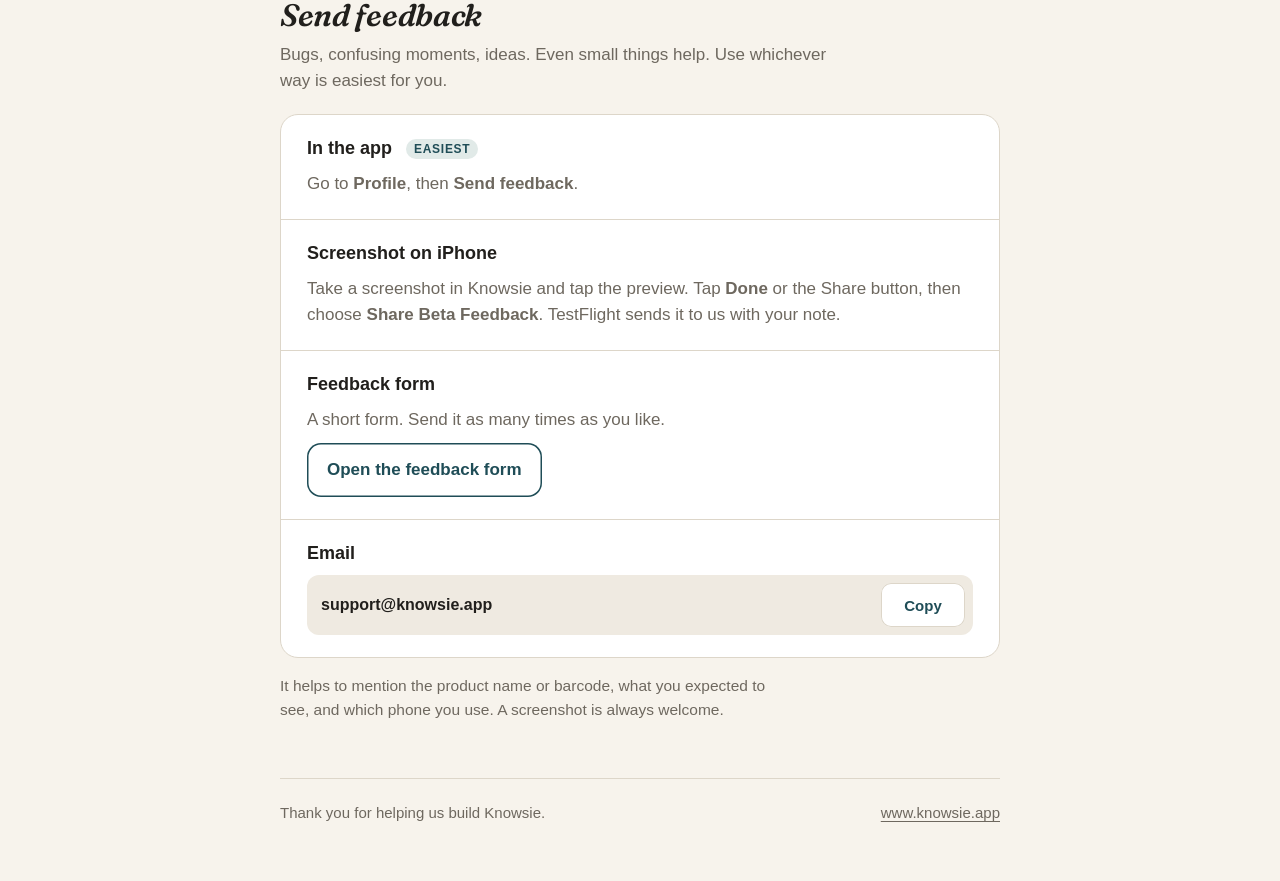
==== commit e5439d54: "Android beta: Google Play closed test (tester group, Become a tester, 14 days) Replaces the email-us" ====
--- a/beta/index.html
+++ b/beta/index.html
@@ -277,7 +277,7 @@
   </header>
 
   <section class="hero" aria-labelledby="welcome">
-    <p class="eyebrow">Tester guide · updated 11 Oct 2026</p>
+    <p class="eyebrow">Tester guide · updated 14 Oct 2026</p>
     <h1 id="welcome">Thanks for testing <em>Knowsie</em></h1>
     <p class="lede">Knowsie scans packaged food and shows how it fits your allergies, diet and goals, with the research behind every rated ingredient. It’s the new name for the app you may know as Malvi.</p>
     <nav class="jump" aria-label="On this page">
@@ -372,37 +372,49 @@
             <svg viewBox="0 0 24 24" aria-hidden="true"><path d="M17.6 9.48l1.84-3.18c.16-.31.04-.69-.26-.85-.29-.15-.65-.06-.83.22l-1.88 3.24c-1.42-.65-3-1.01-4.65-1.01s-3.23.36-4.65 1.01L5.29 5.67c-.18-.28-.55-.37-.83-.22-.3.16-.42.54-.26.85L6.04 9.48C3.32 11.05 1.53 13.98 1.53 17.3h20.94c0-3.32-1.79-6.25-4.87-7.82zM7 14.2c-.55 0-1-.45-1-1s.45-1 1-1 1 .45 1 1-.45 1-1 1zm10 0c-.55 0-1-.45-1-1s.45-1 1-1 1 .45 1 1-.45 1-1 1z"/></svg>
             Android
           </h3>
-          <span class="chip">Google Play test being set up</span>
-        </div>
-
-        <div class="step-body">
-          <h4>Join the Google Play test</h4>
-          <p>Email us the address of the Google account you use in Google Play. Google needs it to add you as a tester. We’ll send you an invitation link.</p>
+          <span class="chip">Google Play test</span>
+        </div>
+
+        <ol class="steps">
+          <li>
+            <div class="step-body">
+              <p>On your Android phone, join our tester group. Use the Google account you use in Google Play.</p>
+              <a class="btn btn-quiet" href="https://groups.google.com/g/knowsie-play-testers" target="_blank" rel="noopener">Join the tester group</a>
+              <p class="hint">Tap <span class="ui">Join group</span>. If you see <span class="ui">Ask to join</span> or a sign-in page, sign in with that Google account first.</p>
+            </div>
+          </li>
+          <li>
+            <div class="step-body">
+              <p>Open the test page and tap <span class="ui">Become a tester</span>.</p>
+              <a class="btn" href="https://play.google.com/apps/testing/app.knowsie" target="_blank" rel="noopener">Become a tester</a>
+              <p class="hint">If it says the app isn’t available, wait a few minutes after joining the group and try again.</p>
+            </div>
+          </li>
+          <li>
+            <div class="step-body">
+              <p>Install Knowsie from Google Play.</p>
+              <a class="btn btn-quiet" href="https://play.google.com/store/apps/details?id=app.knowsie" target="_blank" rel="noopener">Open in Google Play</a>
+            </div>
+          </li>
+        </ol>
+
+        <div class="notes">
+          <div class="note">
+            <strong>Please stay for 14 days</strong>
+            Google lets a new app into the store only after at least 12 testers have stayed in its test for 14 days in a row. If too many people leave early, the 14 days start over, so please keep Knowsie installed for two weeks.
+          </div>
+          <div class="note">
+            <strong>Had the old “Malvi” test app?</strong>
+            Knowsie from Google Play is a separate app. Once it’s on your phone, you can remove Malvi.
+          </div>
+        </div>
+
+        <div class="sub">
+          <h4>If it doesn’t work</h4>
+          <p>Email us the address of the Google account you use in Google Play and we’ll add you by hand.</p>
           <div class="copy-row">
-            <a class="addr" id="hello" href="mailto:hello@knowsie.app?subject=Android%20beta%3A%20I%27d%20like%20to%20test%20Knowsie&amp;body=The%20email%20of%20the%20Google%20account%20I%20use%20in%20Google%20Play%3A%20">hello@knowsie.app</a>
-            <button class="copy-btn" type="button" id="copy-hello" data-copy="hello@knowsie.app" data-target="hello">Copy</button>
-          </div>
-        </div>
-
-        <div class="sub">
-          <h4>Until then, install the test file</h4>
-          <p class="muted">This is the current test version as an APK file. On your home screen it’s still called Malvi, and it gets the same fixes.</p>
-          <ol class="steps">
-            <li>
-              <div class="step-body">
-                <p>Open the link on your Android phone and download the file.</p>
-                <a class="btn btn-quiet" href="https://expo.dev/accounts/scryn2026/projects/foodscan-app/builds/c2d743af-d7ca-4938-be2a-7170f79016e3" target="_blank" rel="noopener">Get the test file (APK)</a>
-              </div>
-            </li>
-            <li>
-              <div class="step-body">
-                <p>Open the file. If your phone asks, allow installing from unknown sources. That’s normal for test versions outside Google Play.</p>
-              </div>
-            </li>
-          </ol>
-          <div class="note">
-            <strong>Later, when Google Play is ready</strong>
-            The Google Play version, called Knowsie, installs as a separate app. Once it’s on your phone, you can remove the old Malvi one.
+            <a class="addr" id="hello" href="mailto:support@knowsie.app?subject=Android%20beta%3A%20please%20add%20me&amp;body=The%20email%20of%20the%20Google%20account%20I%20use%20in%20Google%20Play%3A%20">support@knowsie.app</a>
+            <button class="copy-btn" type="button" id="copy-hello" data-copy="support@knowsie.app" data-target="hello">Copy</button>
           </div>
         </div>
       </article>
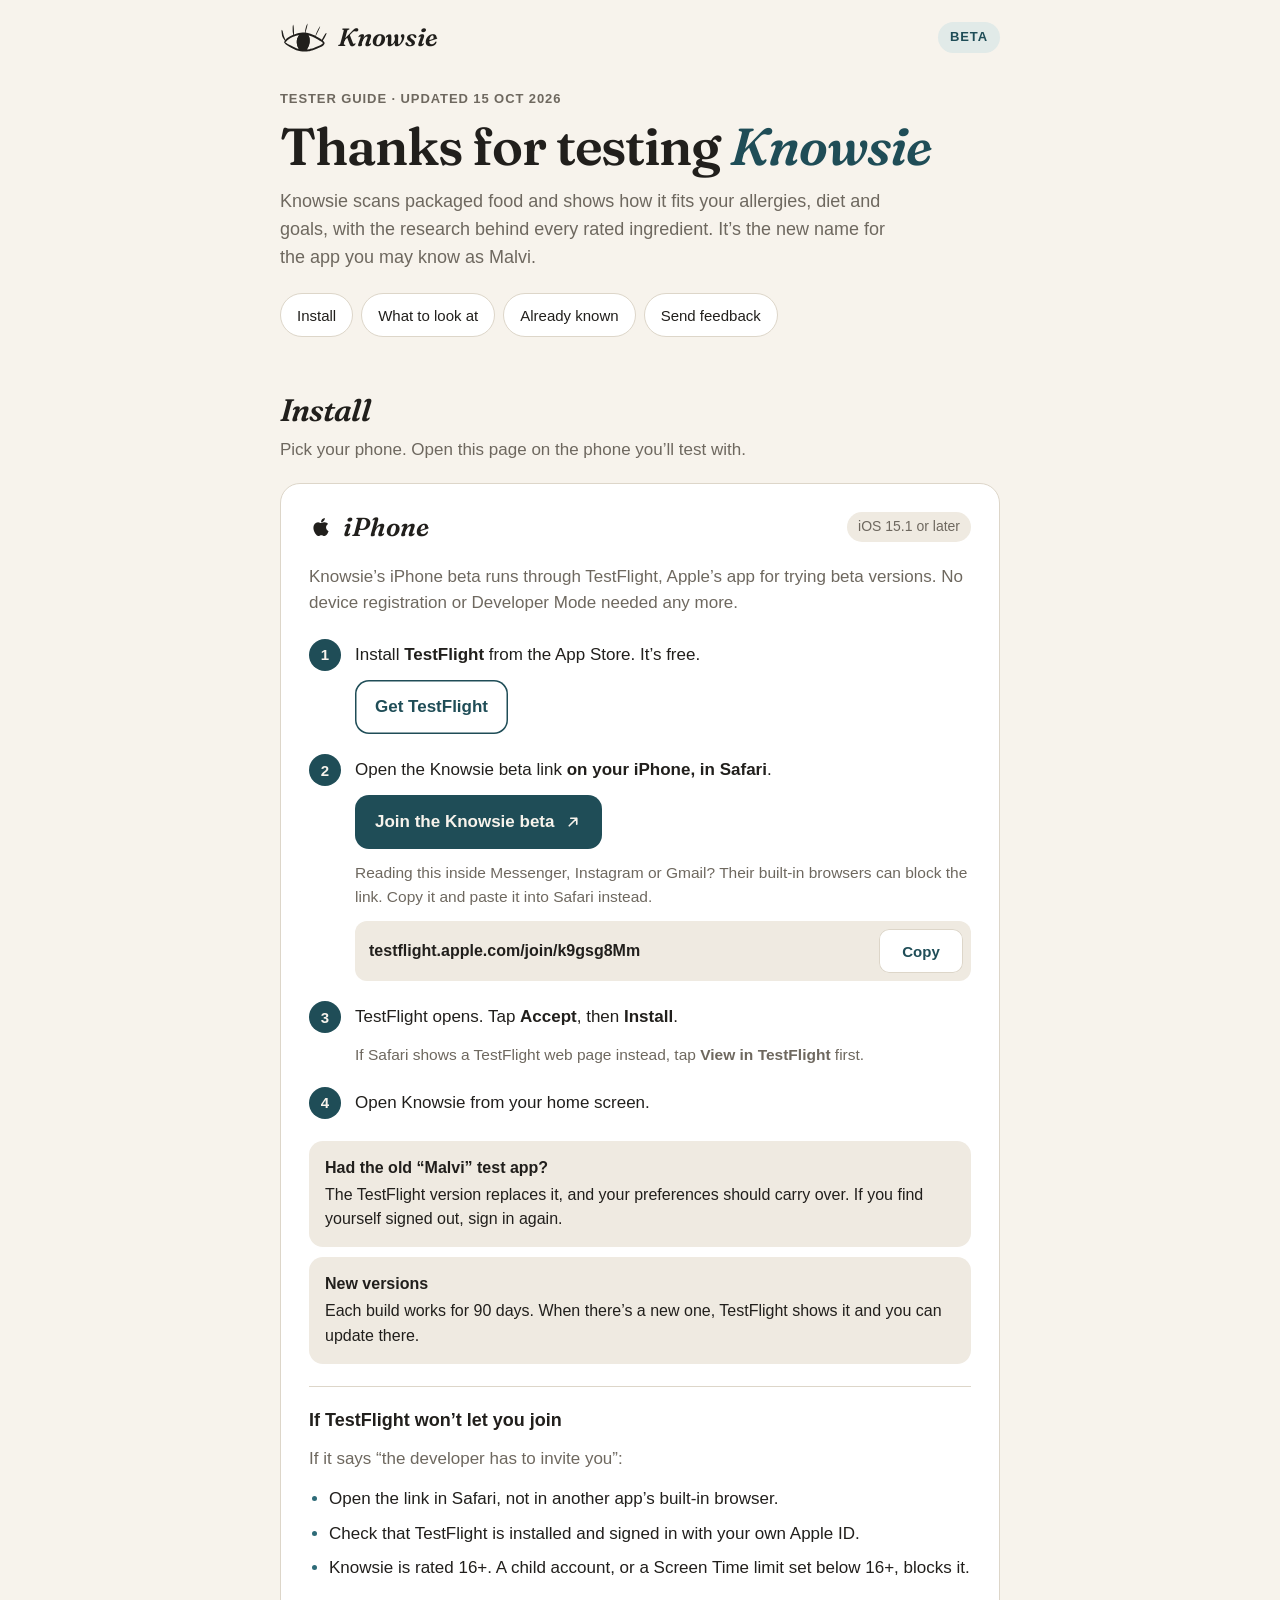
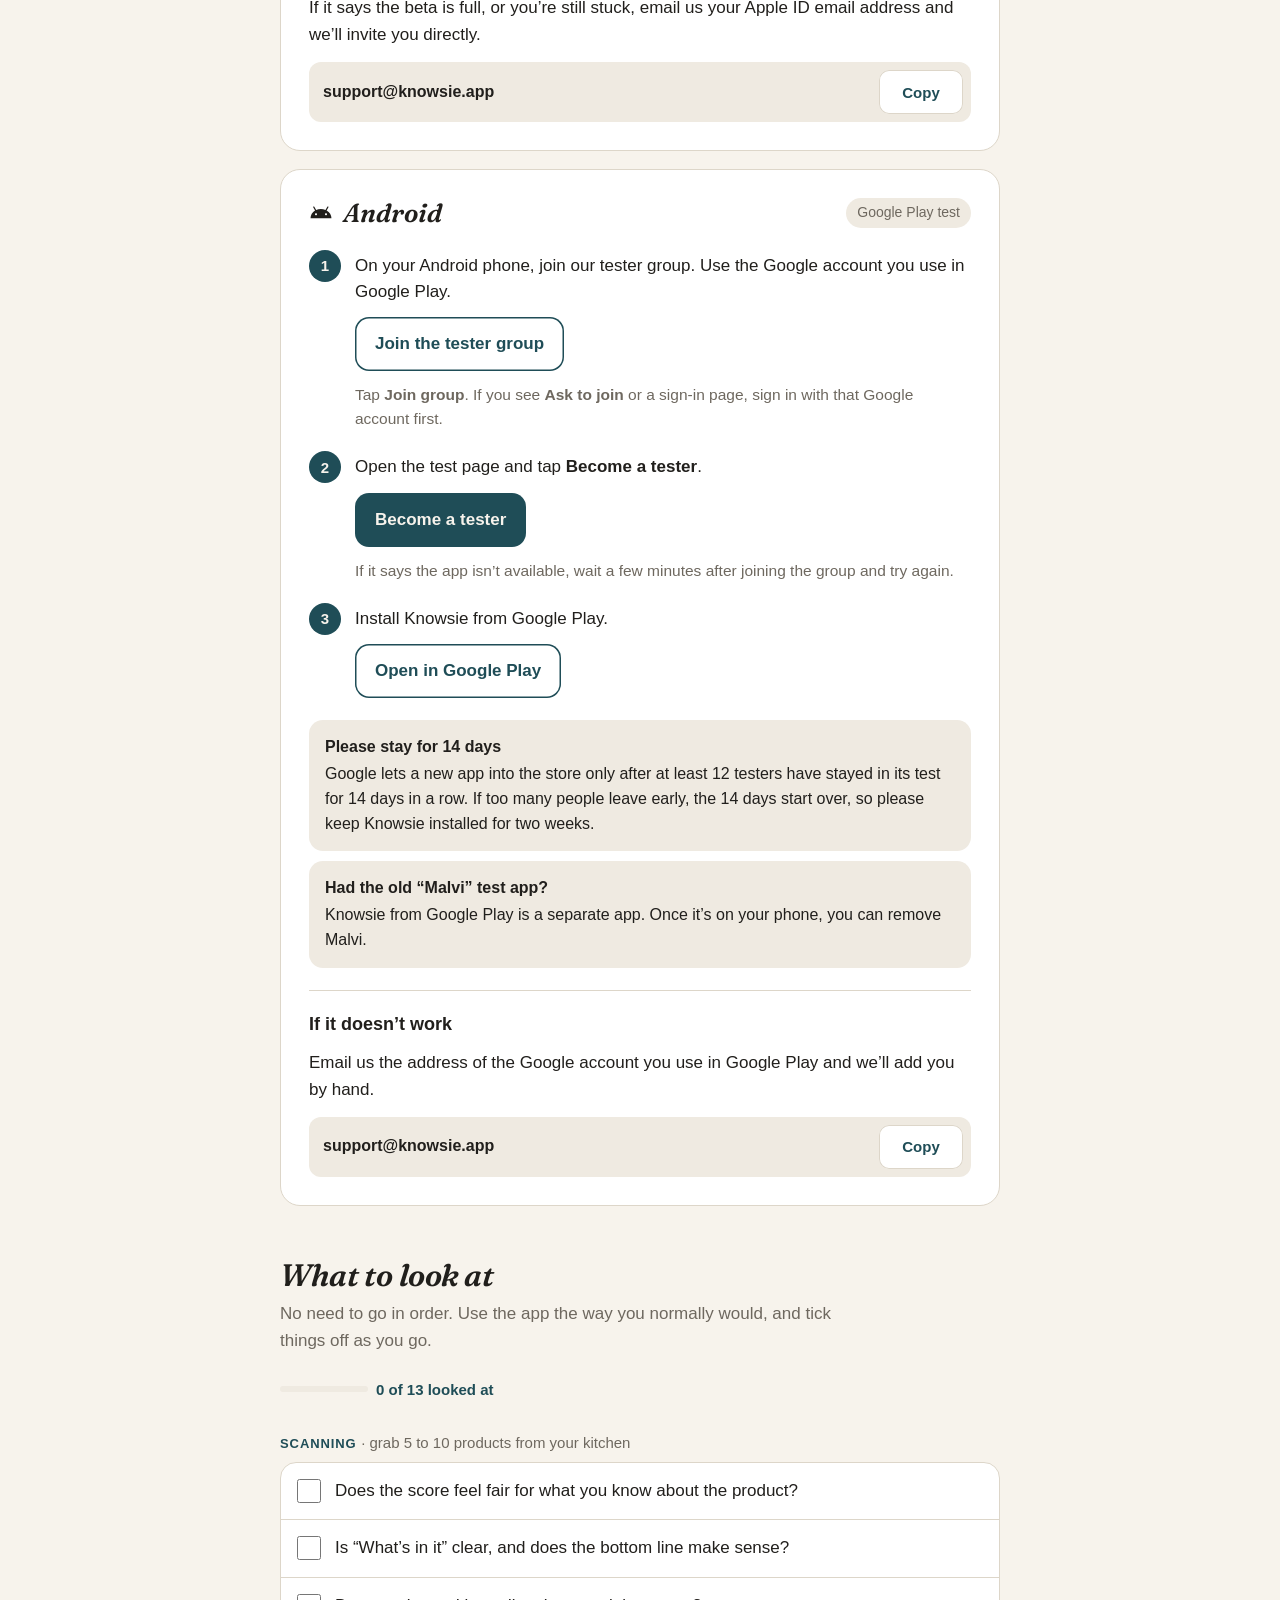
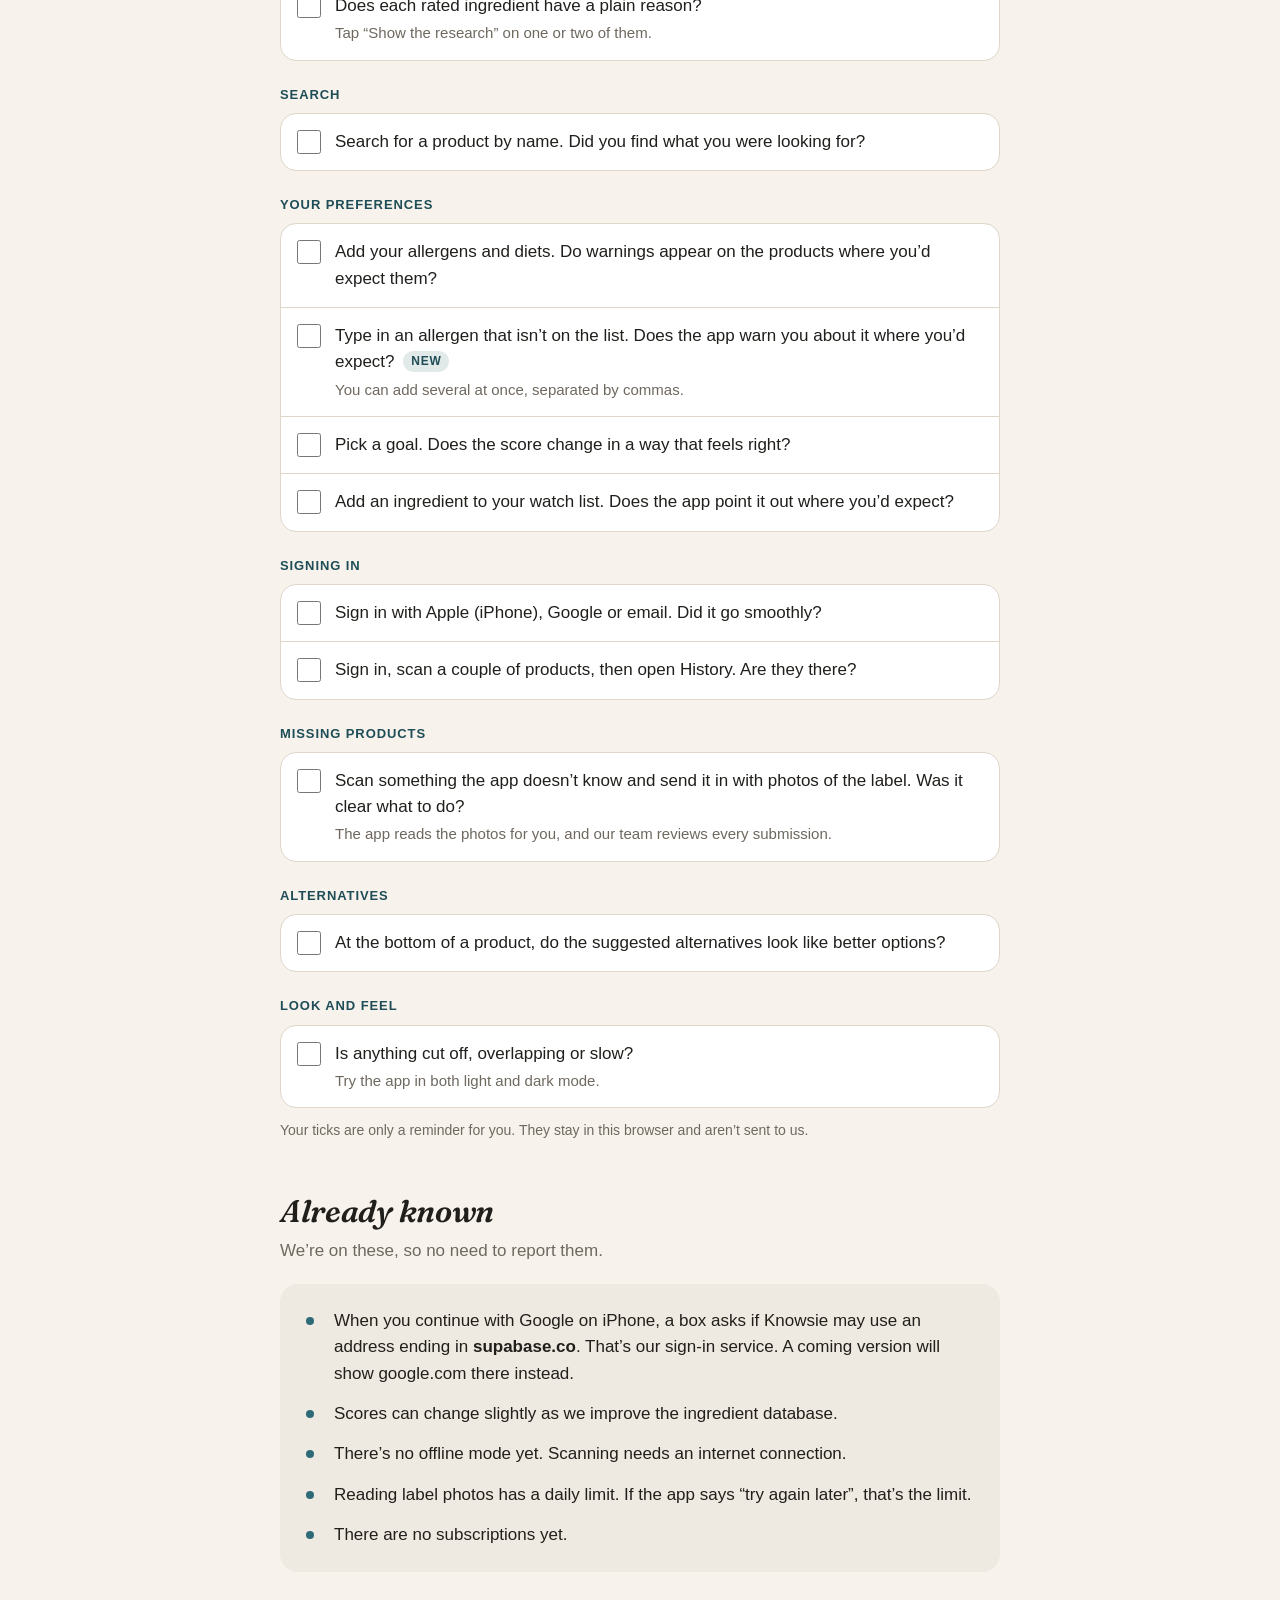
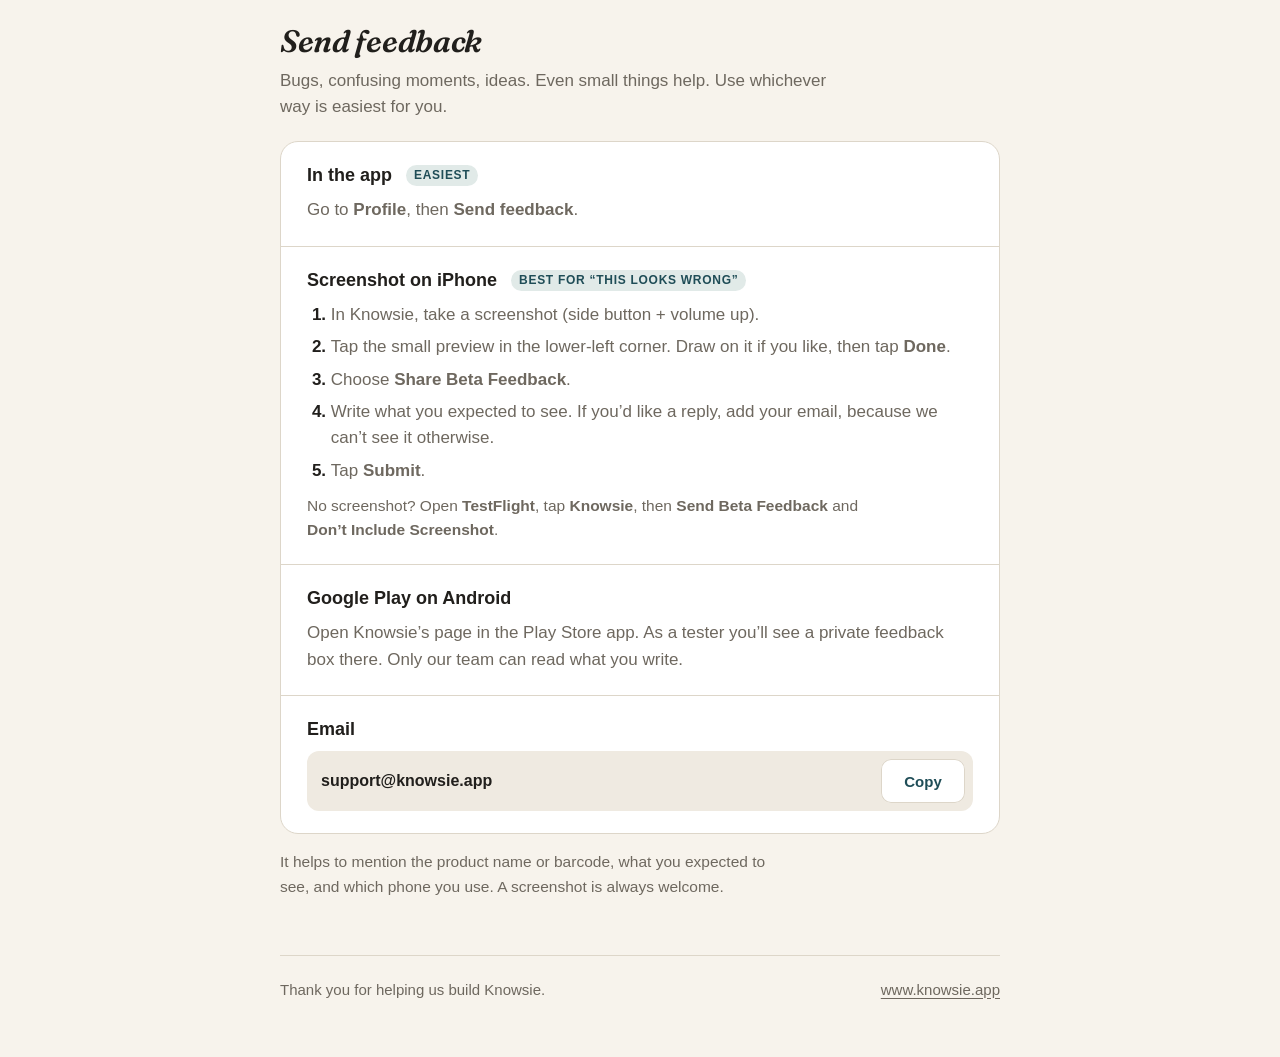
==== commit d5cbbd29: "Beta guide: step-by-step TestFlight feedback, Play private feedback Testers sent their first TestFli" ====
--- a/beta/index.html
+++ b/beta/index.html
@@ -252,9 +252,12 @@
   }
   .way { display: grid; gap: 10px; padding: 20px 18px; }
   @media (min-width: 600px) { .way { padding: 22px 26px; } }
-  .ways li + li { border-top: 1px solid var(--border); }
+  .ways > li + li { border-top: 1px solid var(--border); }
   .way-head { display: flex; flex-wrap: wrap; align-items: center; gap: 6px 10px; }
   .way p { color: var(--muted); }
+  .mini-steps { margin: 0; padding-left: 1.4em; display: grid; gap: 6px; color: var(--muted); }
+  .mini-steps li::marker { color: var(--text); font-weight: 600; font-variant-numeric: tabular-nums; }
+  .way .or { font-size: 15.5px; }
   .helps { margin-top: 16px; color: var(--muted); font-size: 15.5px; max-width: 60ch; }
 
   footer {
@@ -277,7 +280,7 @@
   </header>
 
   <section class="hero" aria-labelledby="welcome">
-    <p class="eyebrow">Tester guide · updated 14 Oct 2026</p>
+    <p class="eyebrow">Tester guide · updated 15 Oct 2026</p>
     <h1 id="welcome">Thanks for testing <em>Knowsie</em></h1>
     <p class="lede">Knowsie scans packaged food and shows how it fits your allergies, diet and goals, with the research behind every rated ingredient. It’s the new name for the app you may know as Malvi.</p>
     <nav class="jump" aria-label="On this page">
@@ -489,7 +492,7 @@
     <p class="intro">We’re on these, so no need to report them.</p>
     <div class="known">
       <ul>
-        <li><span>Google’s sign-in page shows an address ending in <strong>supabase.co</strong> instead of Knowsie. That’s our sign-in service, and we’re changing what it shows.</span></li>
+        <li><span>When you continue with Google on iPhone, a box asks if Knowsie may use an address ending in <strong>supabase.co</strong>. That’s our sign-in service. A coming version will show google.com there instead.</span></li>
         <li><span>Scores can change slightly as we improve the ingredient database.</span></li>
         <li><span>There’s no offline mode yet. Scanning needs an internet connection.</span></li>
         <li><span>Reading label photos has a daily limit. If the app says “try again later”, that’s the limit.</span></li>
@@ -508,13 +511,19 @@
         <p>Go to <span class="ui">Profile</span>, then <span class="ui">Send feedback</span>.</p>
       </li>
       <li class="way">
-        <div class="way-head"><h3>Screenshot on iPhone</h3></div>
-        <p>Take a screenshot in Knowsie and tap the preview. Tap <span class="ui">Done</span> or the Share button, then choose <span class="ui">Share Beta Feedback</span>. TestFlight sends it to us with your note.</p>
+        <div class="way-head"><h3>Screenshot on iPhone</h3><span class="tag">Best for “this looks wrong”</span></div>
+        <ol class="mini-steps">
+          <li>In Knowsie, take a screenshot (side button + volume up).</li>
+          <li>Tap the small preview in the lower-left corner. Draw on it if you like, then tap <span class="ui">Done</span>.</li>
+          <li>Choose <span class="ui">Share Beta Feedback</span>.</li>
+          <li>Write what you expected to see. If you’d like a reply, add your email, because we can’t see it otherwise.</li>
+          <li>Tap <span class="ui">Submit</span>.</li>
+        </ol>
+        <p class="or">No screenshot? Open <strong>TestFlight</strong>, tap <strong>Knowsie</strong>, then <span class="ui">Send Beta Feedback</span> and <span class="ui">Don’t Include Screenshot</span>.</p>
       </li>
       <li class="way">
-        <div class="way-head"><h3>Feedback form</h3></div>
-        <p>A short form. Send it as many times as you like.</p>
-        <a class="btn btn-quiet" href="https://docs.google.com/forms/d/e/1FAIpQLSd0dtWfg2XHPNxDINY146GsQPrKeABMs4G9j4FNIDFgKYjxDg/viewform?usp=publish-editor" target="_blank" rel="noopener">Open the feedback form</a>
+        <div class="way-head"><h3>Google Play on Android</h3></div>
+        <p>Open Knowsie’s page in the Play Store app. As a tester you’ll see a private feedback box there. Only our team can read what you write.</p>
       </li>
       <li class="way">
         <div class="way-head"><h3>Email</h3></div>
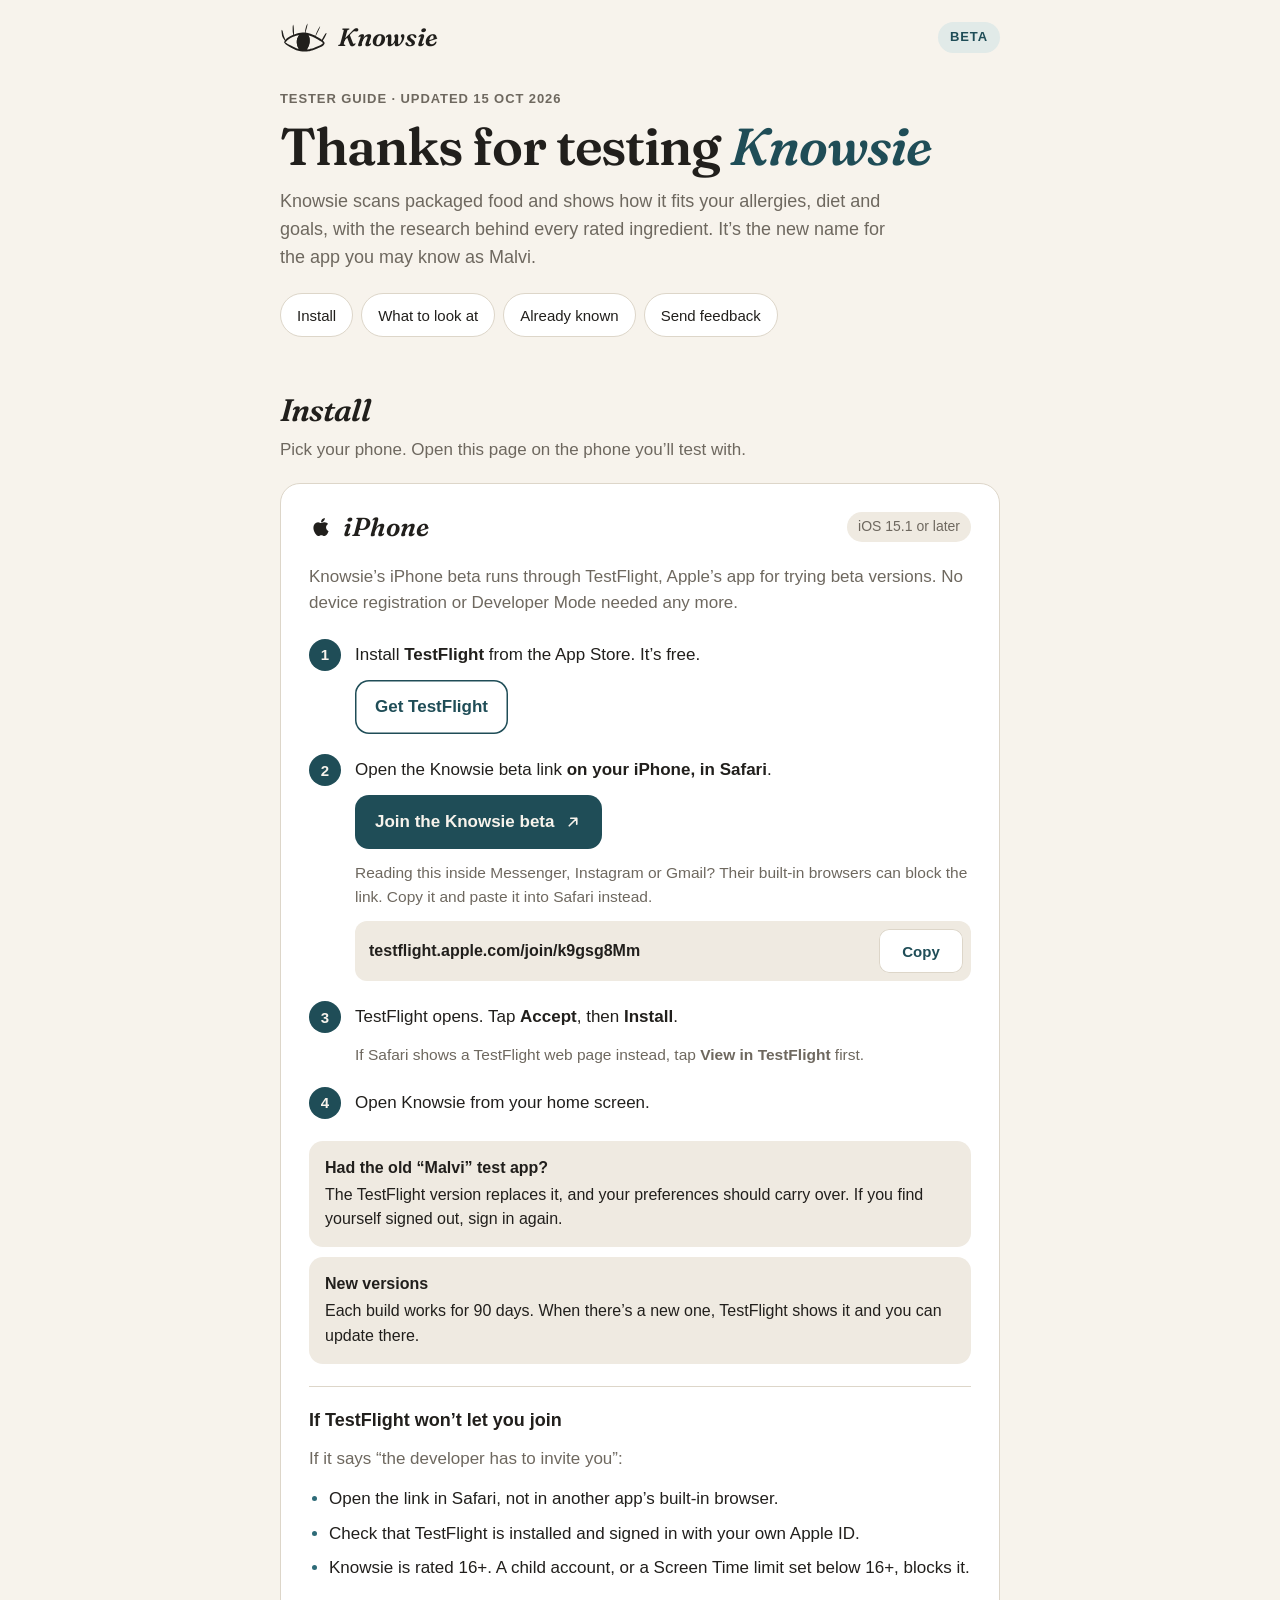
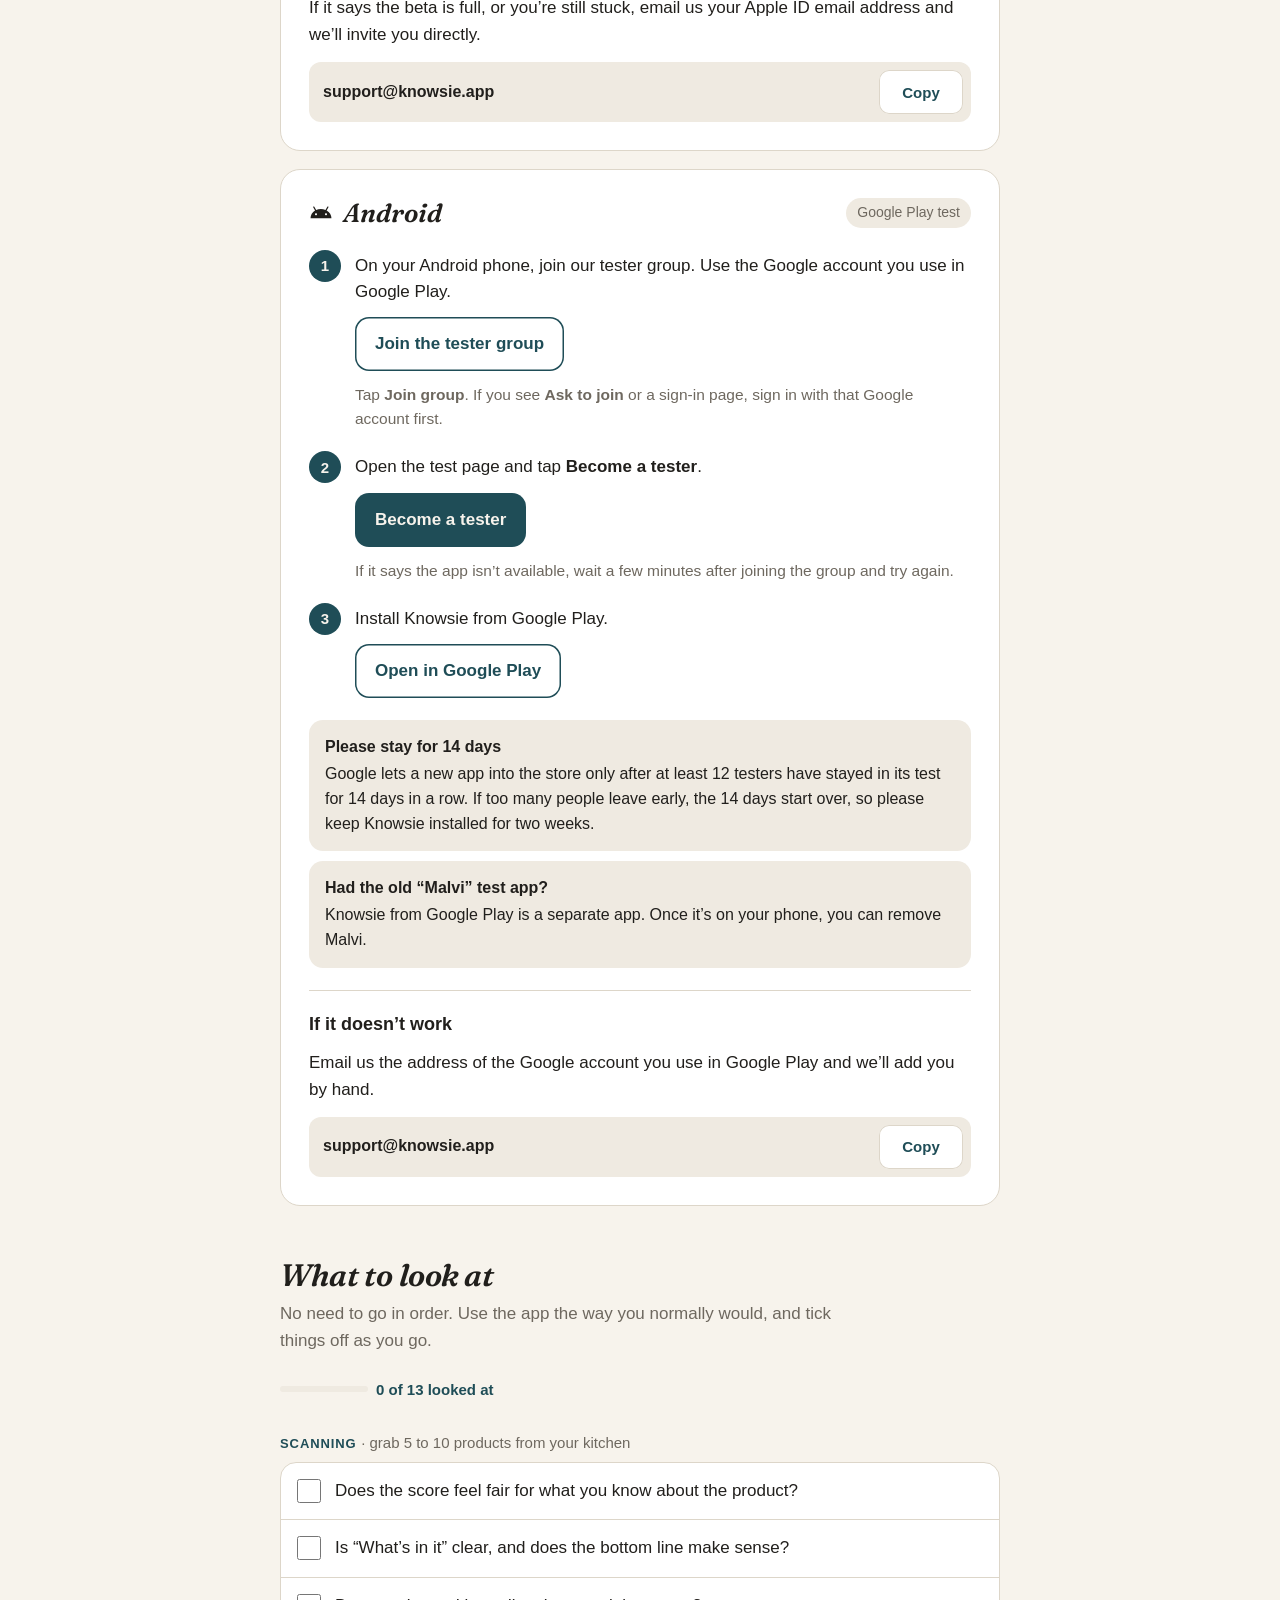
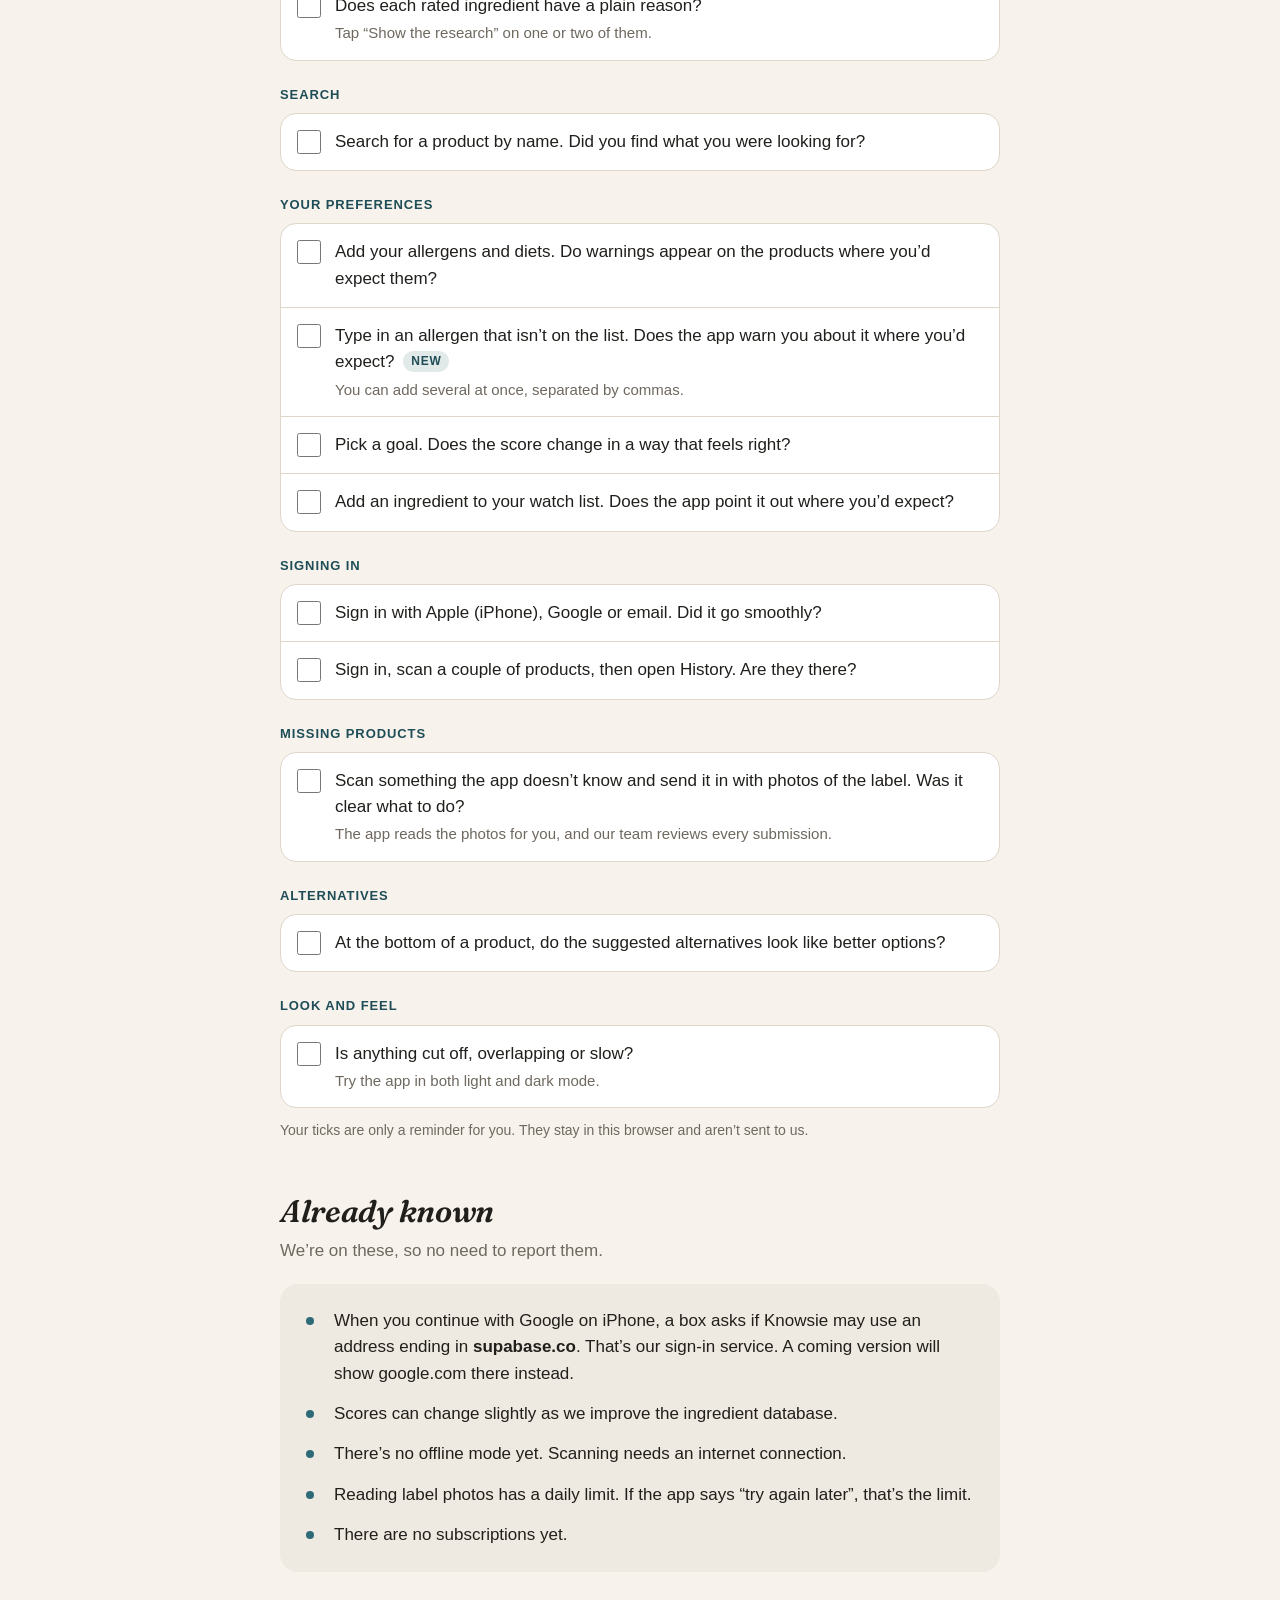
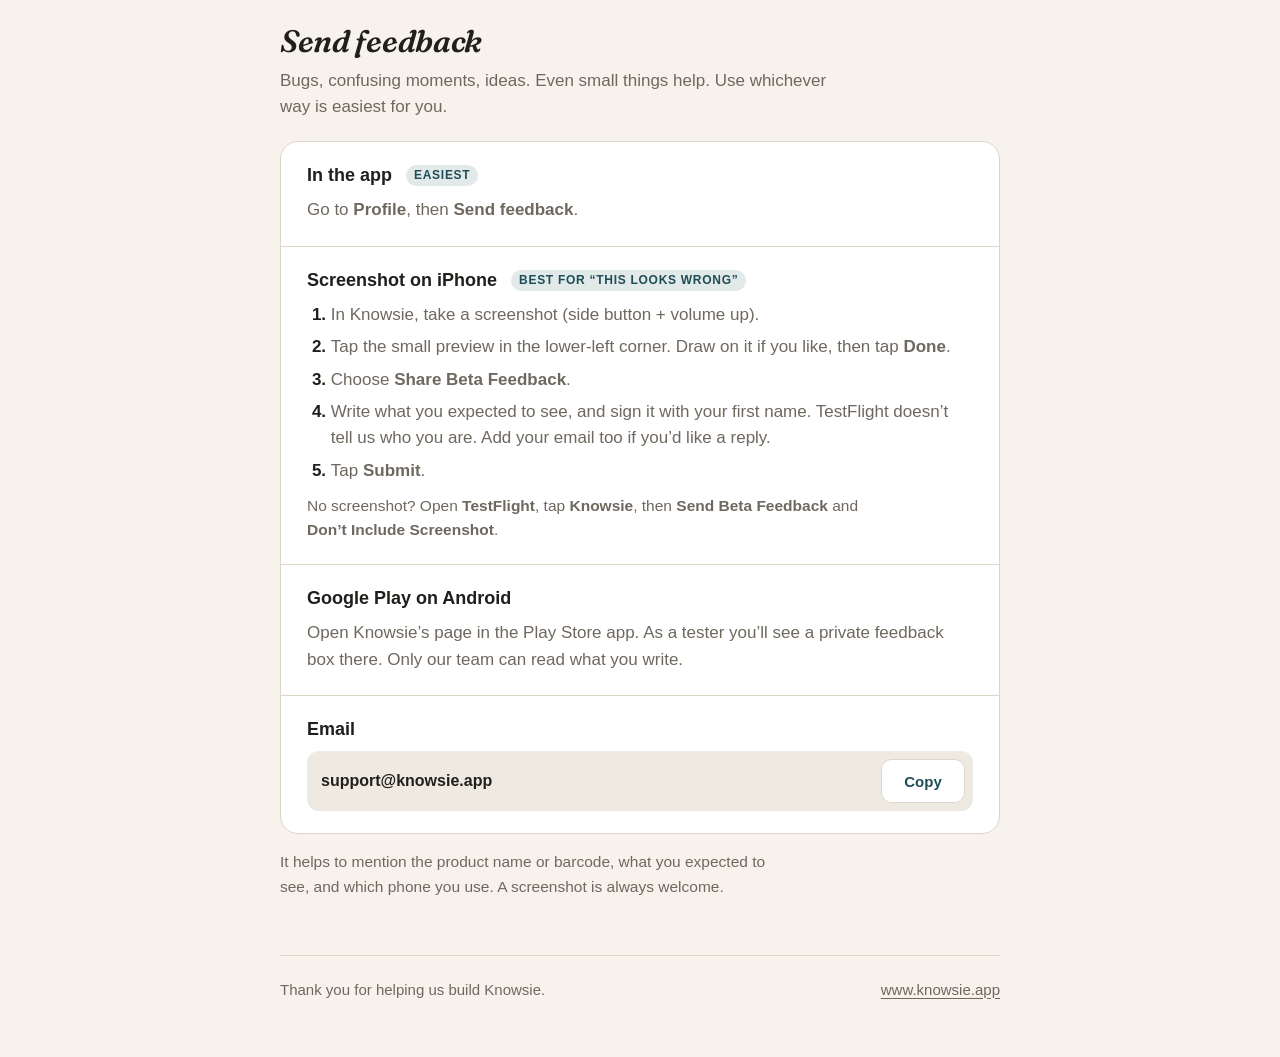
==== commit 13007d9e: "Beta guide: ask testers to sign TestFlight feedback with their name Public-link testers show up as A" ====
--- a/beta/index.html
+++ b/beta/index.html
@@ -516,7 +516,7 @@
           <li>In Knowsie, take a screenshot (side button + volume up).</li>
           <li>Tap the small preview in the lower-left corner. Draw on it if you like, then tap <span class="ui">Done</span>.</li>
           <li>Choose <span class="ui">Share Beta Feedback</span>.</li>
-          <li>Write what you expected to see. If you’d like a reply, add your email, because we can’t see it otherwise.</li>
+          <li>Write what you expected to see, and sign it with your first name. TestFlight doesn’t tell us who you are. Add your email too if you’d like a reply.</li>
           <li>Tap <span class="ui">Submit</span>.</li>
         </ol>
         <p class="or">No screenshot? Open <strong>TestFlight</strong>, tap <strong>Knowsie</strong>, then <span class="ui">Send Beta Feedback</span> and <span class="ui">Don’t Include Screenshot</span>.</p>
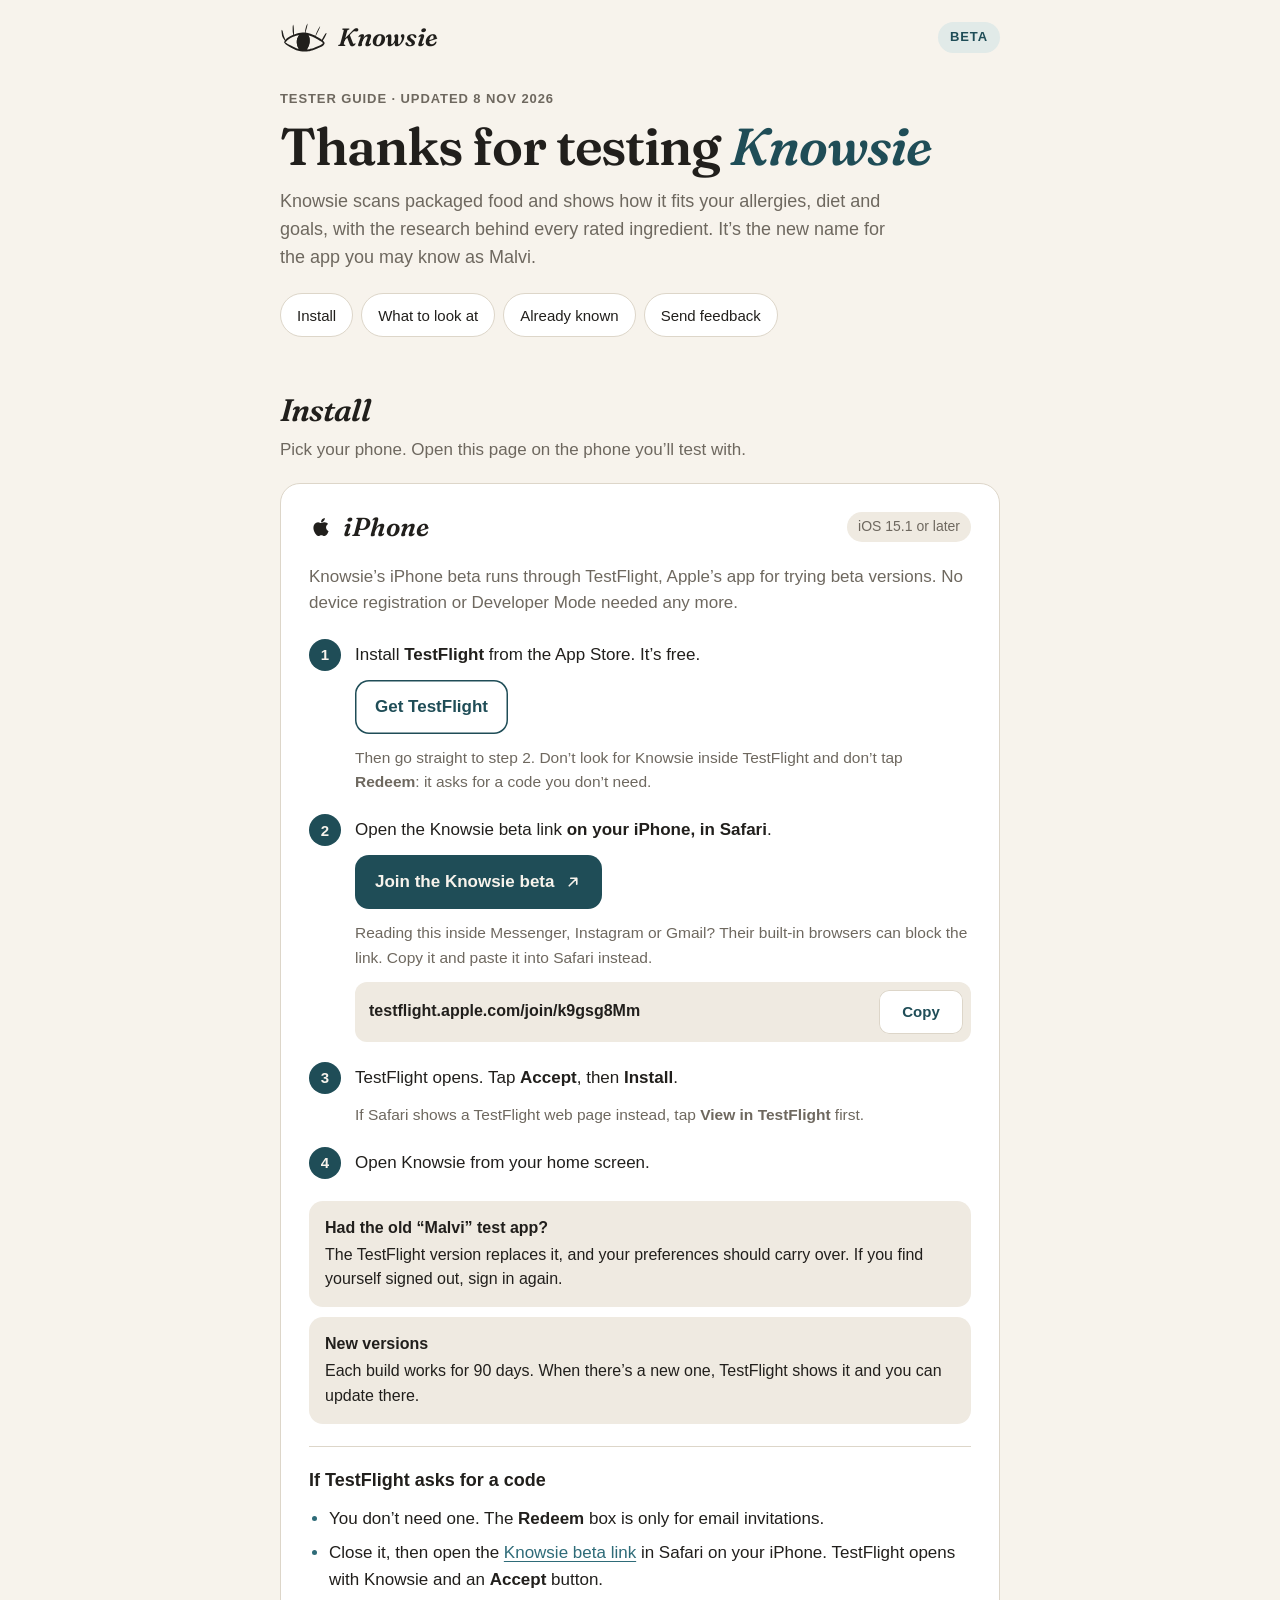
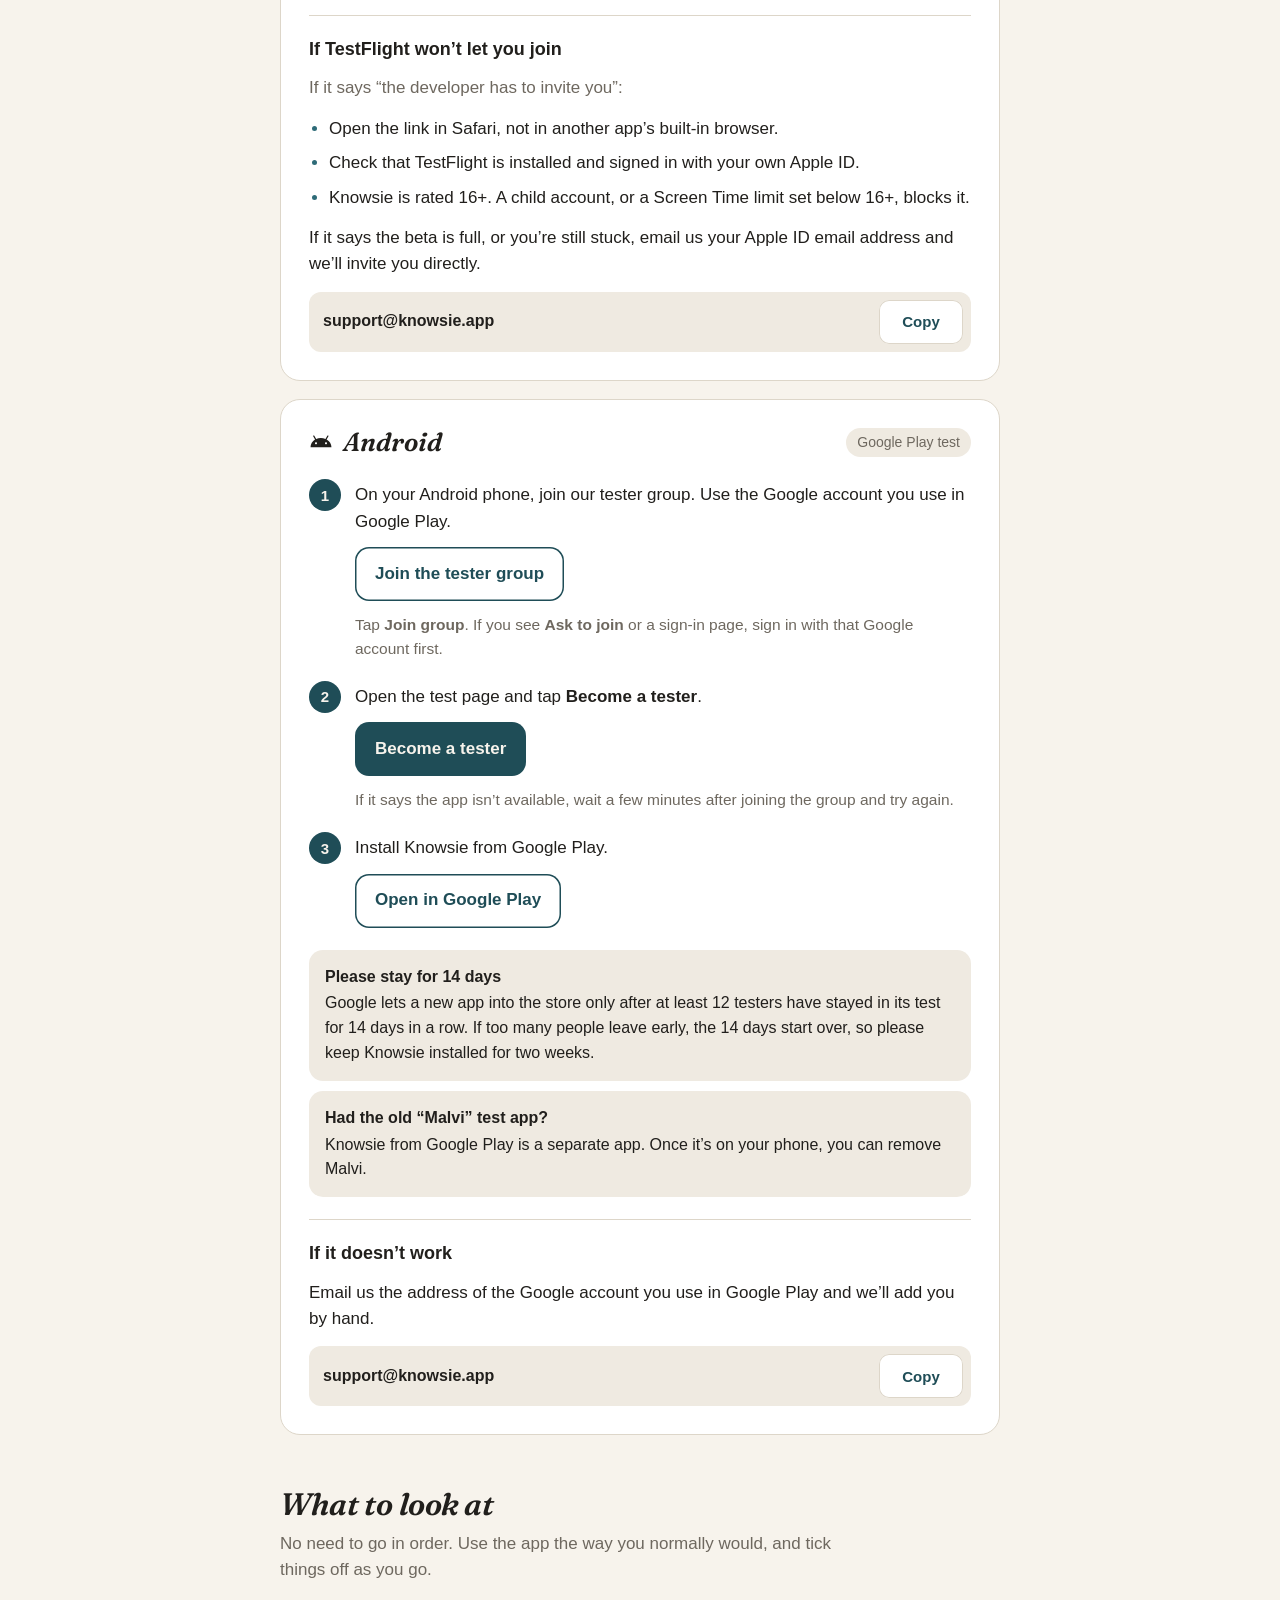
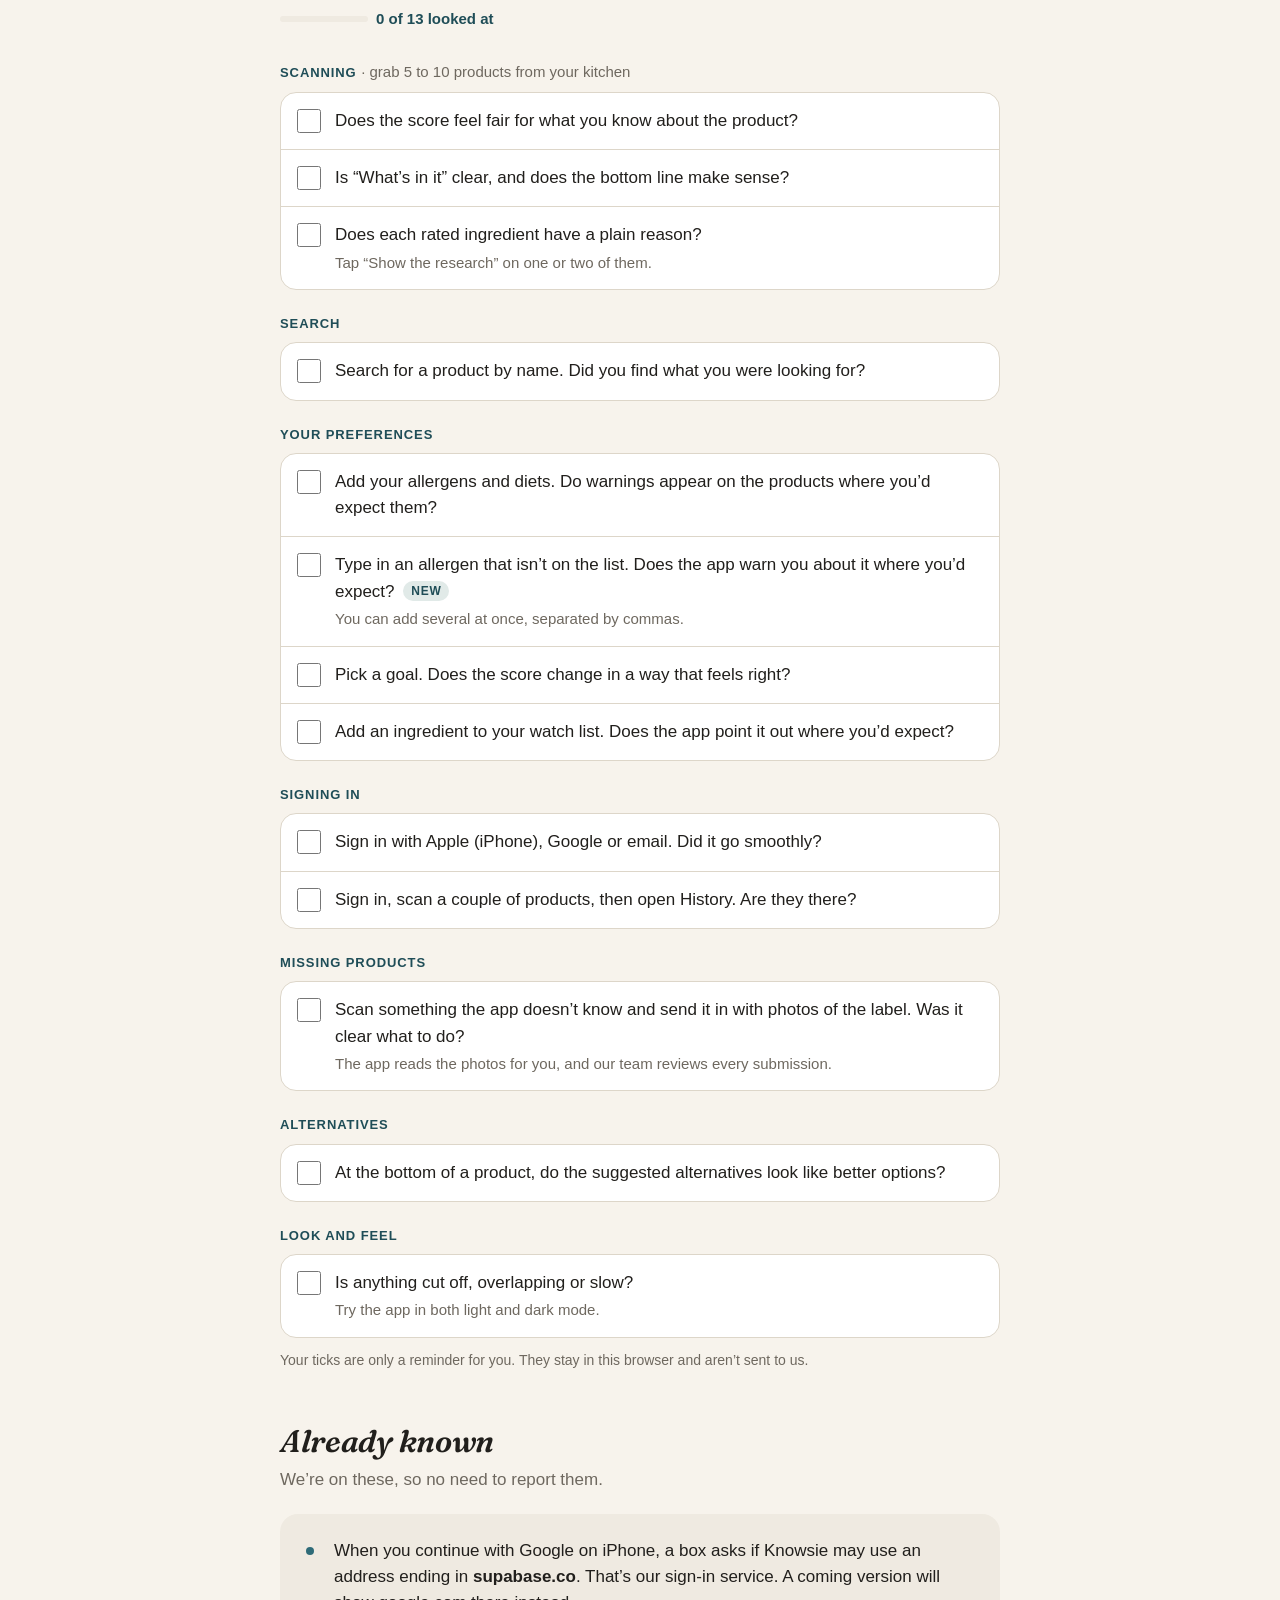
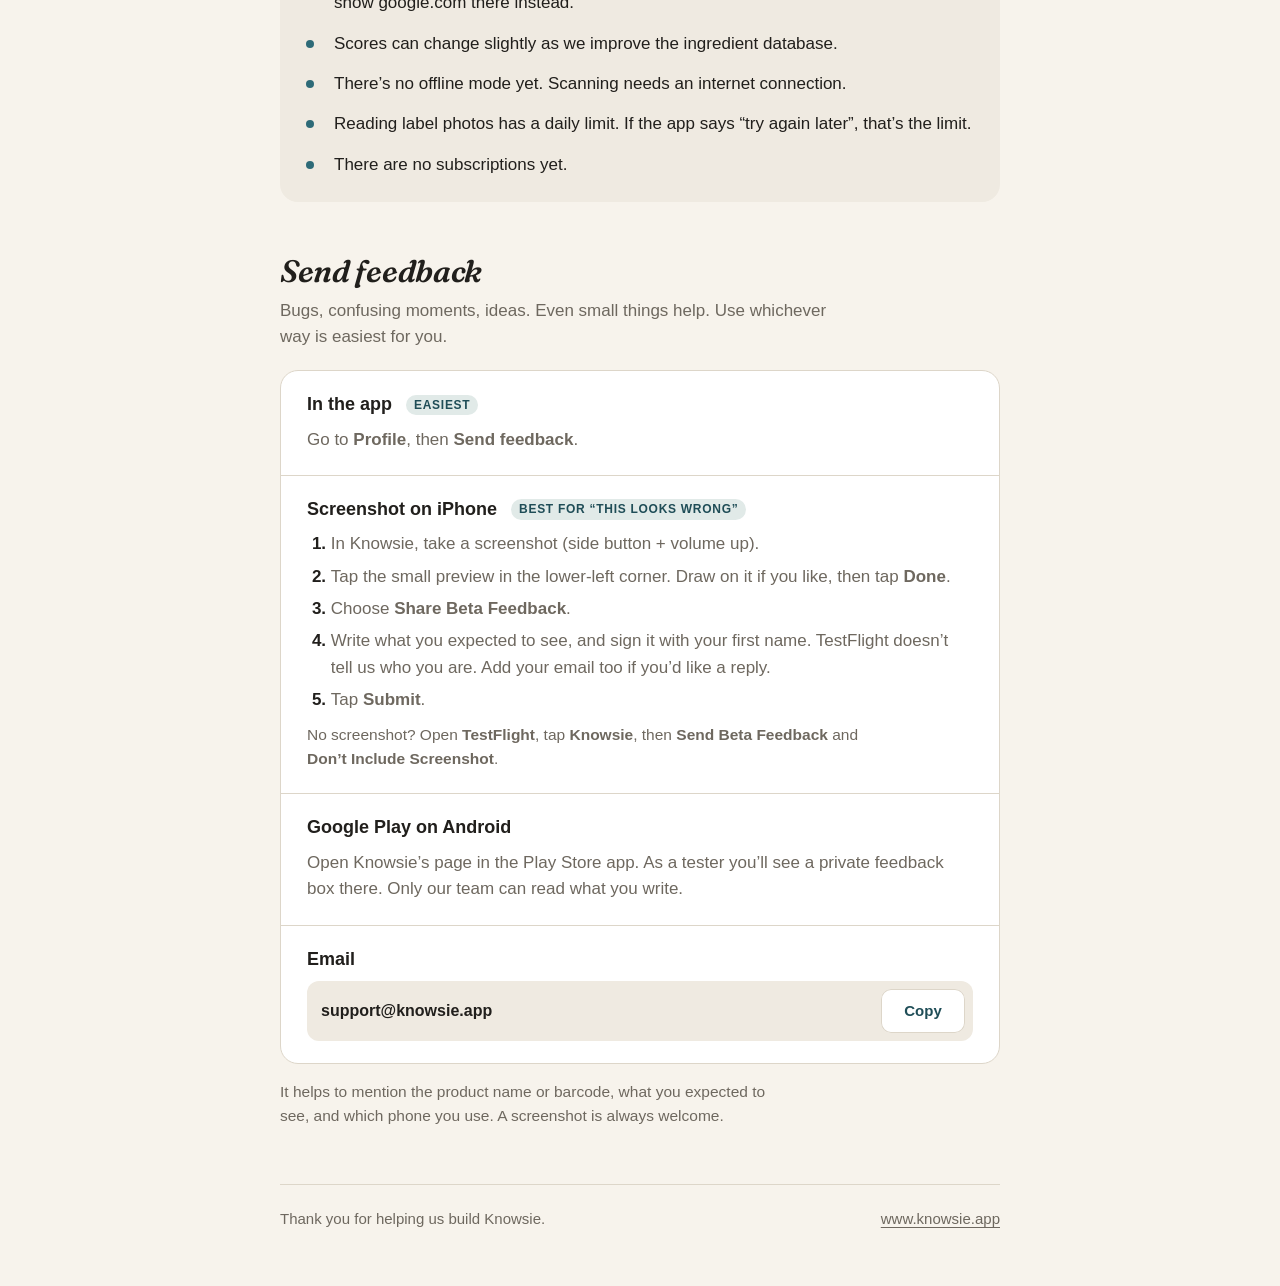
==== commit e6df1633: "Tester guide: TestFlight doesn't need a code (Malwina's OK in chat, 2026-11-08) Four testers opened " ====
--- a/beta/index.html
+++ b/beta/index.html
@@ -280,7 +280,7 @@
   </header>
 
   <section class="hero" aria-labelledby="welcome">
-    <p class="eyebrow">Tester guide · updated 15 Oct 2026</p>
+    <p class="eyebrow">Tester guide · updated 8 Nov 2026</p>
     <h1 id="welcome">Thanks for testing <em>Knowsie</em></h1>
     <p class="lede">Knowsie scans packaged food and shows how it fits your allergies, diet and goals, with the research behind every rated ingredient. It’s the new name for the app you may know as Malvi.</p>
     <nav class="jump" aria-label="On this page">
@@ -312,6 +312,7 @@
             <div class="step-body">
               <p>Install <strong>TestFlight</strong> from the App Store. It’s free.</p>
               <a class="btn btn-quiet" href="https://apps.apple.com/app/testflight/id899247664" target="_blank" rel="noopener">Get TestFlight</a>
+              <p class="hint">Then go straight to step 2. Don’t look for Knowsie inside TestFlight and don’t tap <span class="ui">Redeem</span>: it asks for a code you don’t need.</p>
             </div>
           </li>
           <li>
@@ -350,6 +351,14 @@
             <strong>New versions</strong>
             Each build works for 90 days. When there’s a new one, TestFlight shows it and you can update there.
           </div>
+        </div>
+
+        <div class="sub" id="iphone-code">
+          <h4>If TestFlight asks for a code</h4>
+          <ul>
+            <li>You don’t need one. The <span class="ui">Redeem</span> box is only for email invitations.</li>
+            <li>Close it, then open the <a href="https://testflight.apple.com/join/k9gsg8Mm" target="_blank" rel="noopener">Knowsie beta link</a> in Safari on your iPhone. TestFlight opens with Knowsie and an <span class="ui">Accept</span> button.</li>
+          </ul>
         </div>
 
         <div class="sub">
